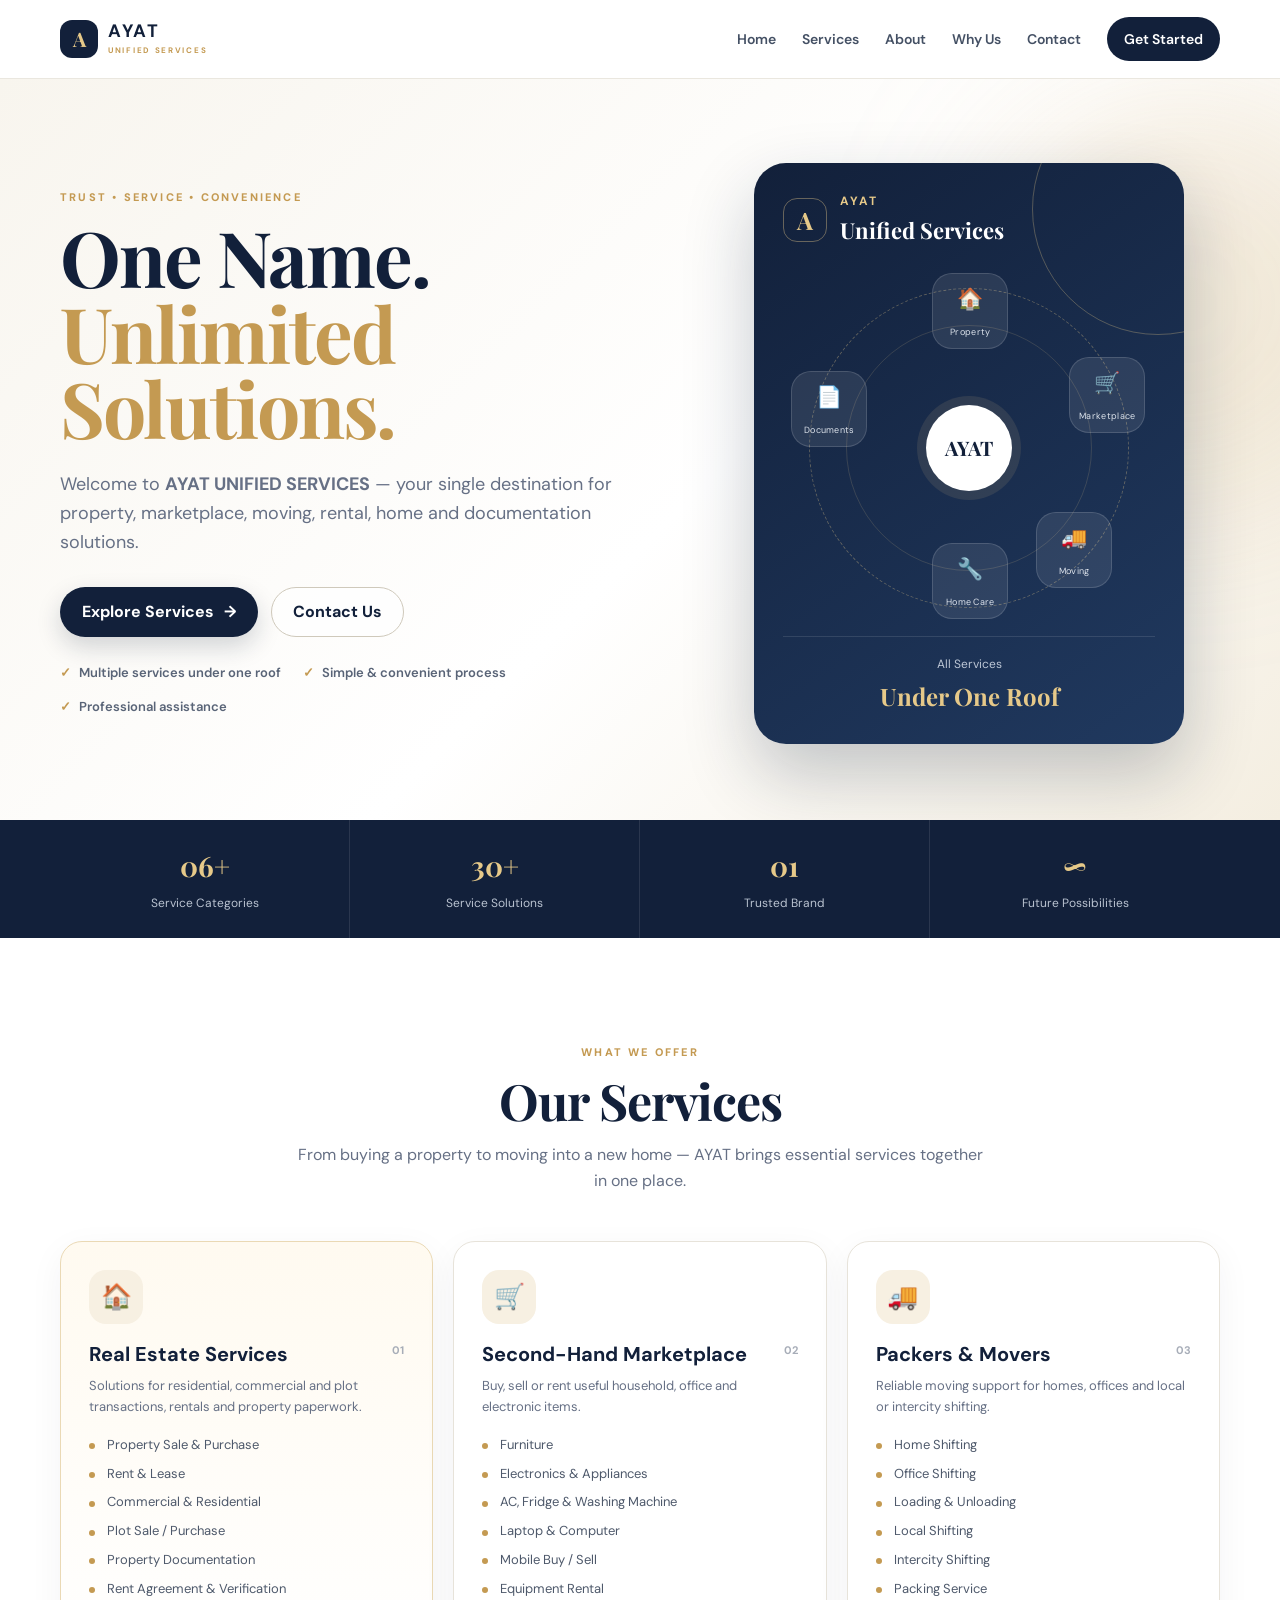
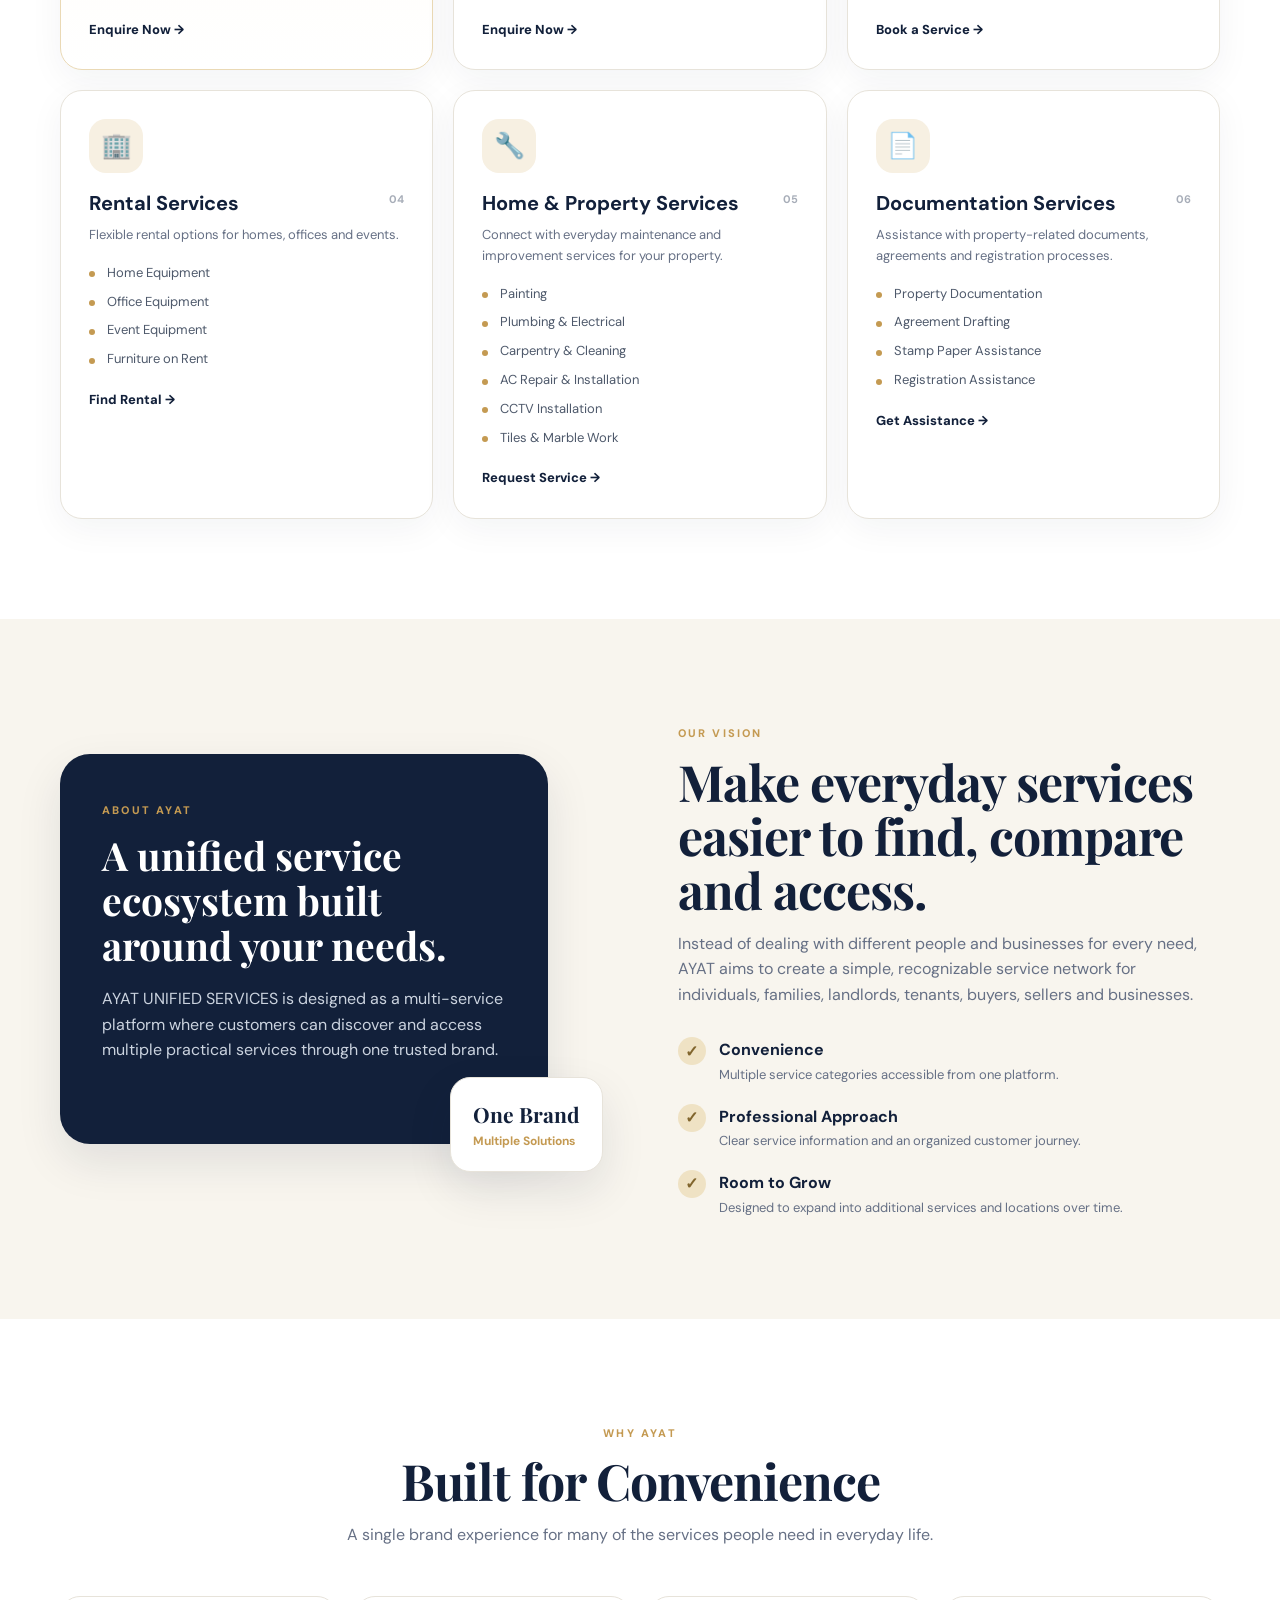
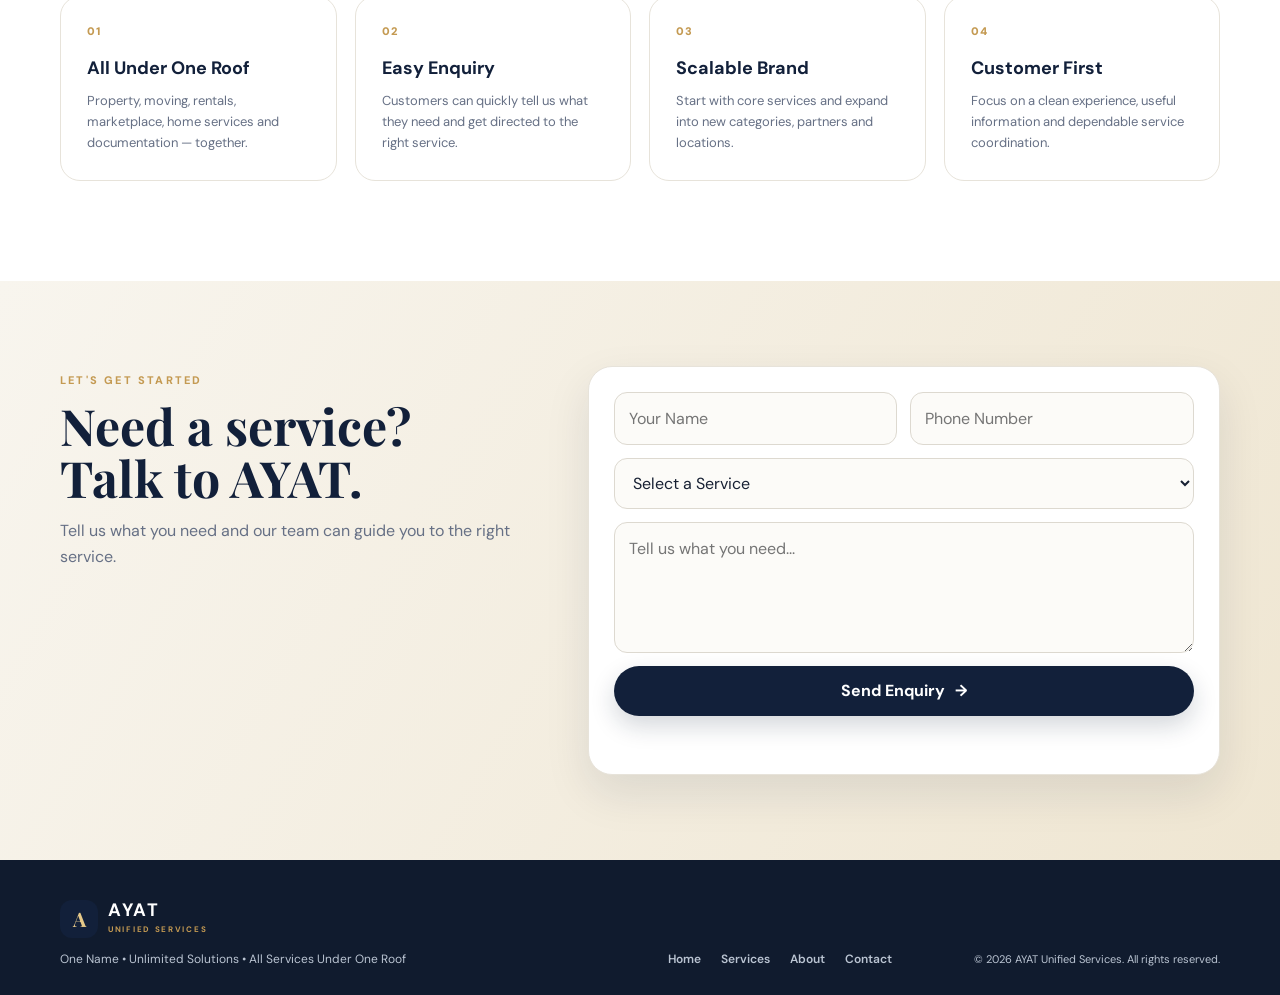
==== index.html @ 9957a3fa "first commit" ====
<!DOCTYPE html>
<html lang="en">
<head>
  <meta charset="UTF-8" />
  <meta name="viewport" content="width=device-width, initial-scale=1.0" />
  <meta name="description" content="AYAT Unified Services - One Name, Unlimited Solutions. Real Estate, Marketplace, Packers & Movers, Rental, Home and Documentation Services." />
  <title>AYAT Unified Services | One Name • Unlimited Solutions</title>
  <link rel="preconnect" href="https://fonts.googleapis.com">
  <link rel="preconnect" href="https://fonts.gstatic.com" crossorigin>
  <link href="https://fonts.googleapis.com/css2?family=DM+Sans:wght@400;500;600;700&family=Playfair+Display:wght@600;700&display=swap" rel="stylesheet">
  <link rel="stylesheet" href="style.css" />
</head>
<body>
  <header class="site-header" id="home">
    <div class="container nav-wrap">
      <a class="logo" href="#home" aria-label="AYAT Unified Services home">
        <span class="logo-mark">A</span>
        <span>
          <strong>AYAT</strong>
          <small>UNIFIED SERVICES</small>
        </span>
      </a>

      <button class="menu-toggle" id="menuToggle" aria-label="Open menu" aria-expanded="false">
        <span></span><span></span><span></span>
      </button>

      <nav class="nav" id="mainNav">
        <a href="#home">Home</a>
        <a href="#services">Services</a>
        <a href="#about">About</a>
        <a href="#why-us">Why Us</a>
        <a href="#contact">Contact</a>
        <a class="nav-cta" href="#contact">Get Started</a>
      </nav>
    </div>
  </header>

  <main>
    <section class="hero">
      <div class="hero-glow"></div>
      <div class="container hero-grid">
        <div class="hero-copy">
          <div class="eyebrow">TRUST • SERVICE • CONVENIENCE</div>
          <h1>One Name.<br><span>Unlimited Solutions.</span></h1>
          <p class="hero-text">
            Welcome to <strong>AYAT UNIFIED SERVICES</strong> — your single destination
            for property, marketplace, moving, rental, home and documentation solutions.
          </p>
          <div class="hero-actions">
            <a class="btn btn-primary" href="#services">Explore Services <span>→</span></a>
            <a class="btn btn-secondary" href="#contact">Contact Us</a>
          </div>

          <div class="hero-points">
            <div><span>✓</span> Multiple services under one roof</div>
            <div><span>✓</span> Simple & convenient process</div>
            <div><span>✓</span> Professional assistance</div>
          </div>
        </div>

        <div class="hero-card-wrap">
          <div class="hero-card">
            <div class="card-top">
              <div class="mini-icon">A</div>
              <div>
                <span>AYAT</span>
                <strong>Unified Services</strong>
              </div>
            </div>

            <div class="service-orbit">
              <div class="orbit-item item-1">🏠<span>Property</span></div>
              <div class="orbit-item item-2">🛒<span>Marketplace</span></div>
              <div class="orbit-item item-3">🚚<span>Moving</span></div>
              <div class="orbit-item item-4">🔧<span>Home Care</span></div>
              <div class="orbit-item item-5">📄<span>Documents</span></div>

              <div class="orbit-center">AYAT</div>
            </div>

            <div class="card-bottom">
              <span>All Services</span>
              <strong>Under One Roof</strong>
            </div>
          </div>
        </div>
      </div>
    </section>

    <section class="stats-strip">
      <div class="container stats">
        <div><strong>06+</strong><span>Service Categories</span></div>
        <div><strong>30+</strong><span>Service Solutions</span></div>
        <div><strong>01</strong><span>Trusted Brand</span></div>
        <div><strong>∞</strong><span>Future Possibilities</span></div>
      </div>
    </section>

    <section class="section services-section" id="services">
      <div class="container">
        <div class="section-heading center">
          <span class="eyebrow">WHAT WE OFFER</span>
          <h2>Our Services</h2>
          <p>From buying a property to moving into a new home — AYAT brings essential services together in one place.</p>
        </div>

        <div class="services-grid">
          <article class="service-card featured">
            <div class="service-icon">🏠</div>
            <div class="service-title-row">
              <h3>Real Estate Services</h3>
              <span>01</span>
            </div>
            <p>Solutions for residential, commercial and plot transactions, rentals and property paperwork.</p>
            <ul>
              <li>Property Sale & Purchase</li>
              <li>Rent & Lease</li>
              <li>Commercial & Residential</li>
              <li>Plot Sale / Purchase</li>
              <li>Property Documentation</li>
              <li>Rent Agreement & Verification</li>
            </ul>
            <a href="#contact" class="text-link">Enquire Now →</a>
          </article>

          <article class="service-card">
            <div class="service-icon">🛒</div>
            <div class="service-title-row">
              <h3>Second-Hand Marketplace</h3>
              <span>02</span>
            </div>
            <p>Buy, sell or rent useful household, office and electronic items.</p>
            <ul>
              <li>Furniture</li>
              <li>Electronics & Appliances</li>
              <li>AC, Fridge & Washing Machine</li>
              <li>Laptop & Computer</li>
              <li>Mobile Buy / Sell</li>
              <li>Equipment Rental</li>
            </ul>
            <a href="#contact" class="text-link">Enquire Now →</a>
          </article>

          <article class="service-card">
            <div class="service-icon">🚚</div>
            <div class="service-title-row">
              <h3>Packers & Movers</h3>
              <span>03</span>
            </div>
            <p>Reliable moving support for homes, offices and local or intercity shifting.</p>
            <ul>
              <li>Home Shifting</li>
              <li>Office Shifting</li>
              <li>Loading & Unloading</li>
              <li>Local Shifting</li>
              <li>Intercity Shifting</li>
              <li>Packing Service</li>
            </ul>
            <a href="#contact" class="text-link">Book a Service →</a>
          </article>

          <article class="service-card">
            <div class="service-icon">🏢</div>
            <div class="service-title-row">
              <h3>Rental Services</h3>
              <span>04</span>
            </div>
            <p>Flexible rental options for homes, offices and events.</p>
            <ul>
              <li>Home Equipment</li>
              <li>Office Equipment</li>
              <li>Event Equipment</li>
              <li>Furniture on Rent</li>
            </ul>
            <a href="#contact" class="text-link">Find Rental →</a>
          </article>

          <article class="service-card">
            <div class="service-icon">🔧</div>
            <div class="service-title-row">
              <h3>Home & Property Services</h3>
              <span>05</span>
            </div>
            <p>Connect with everyday maintenance and improvement services for your property.</p>
            <ul>
              <li>Painting</li>
              <li>Plumbing & Electrical</li>
              <li>Carpentry & Cleaning</li>
              <li>AC Repair & Installation</li>
              <li>CCTV Installation</li>
              <li>Tiles & Marble Work</li>
            </ul>
            <a href="#contact" class="text-link">Request Service →</a>
          </article>

          <article class="service-card">
            <div class="service-icon">📄</div>
            <div class="service-title-row">
              <h3>Documentation Services</h3>
              <span>06</span>
            </div>
            <p>Assistance with property-related documents, agreements and registration processes.</p>
            <ul>
              <li>Property Documentation</li>
              <li>Agreement Drafting</li>
              <li>Stamp Paper Assistance</li>
              <li>Registration Assistance</li>
            </ul>
            <a href="#contact" class="text-link">Get Assistance →</a>
          </article>
        </div>
      </div>
    </section>

    <section class="section about-section" id="about">
      <div class="container two-col">
        <div class="about-visual">
          <div class="about-box main-box">
            <span class="eyebrow">ABOUT AYAT</span>
            <h2>A unified service ecosystem built around your needs.</h2>
            <p>
              AYAT UNIFIED SERVICES is designed as a multi-service platform where customers
              can discover and access multiple practical services through one trusted brand.
            </p>
          </div>
          <div class="about-box small-box">
            <strong>One Brand</strong>
            <span>Multiple Solutions</span>
          </div>
        </div>

        <div class="about-copy">
          <span class="eyebrow">OUR VISION</span>
          <h2>Make everyday services easier to find, compare and access.</h2>
          <p>
            Instead of dealing with different people and businesses for every need,
            AYAT aims to create a simple, recognizable service network for individuals,
            families, landlords, tenants, buyers, sellers and businesses.
          </p>

          <div class="check-list">
            <div><span>✓</span><div><strong>Convenience</strong><p>Multiple service categories accessible from one platform.</p></div></div>
            <div><span>✓</span><div><strong>Professional Approach</strong><p>Clear service information and an organized customer journey.</p></div></div>
            <div><span>✓</span><div><strong>Room to Grow</strong><p>Designed to expand into additional services and locations over time.</p></div></div>
          </div>
        </div>
      </div>
    </section>

    <section class="section why-section" id="why-us">
      <div class="container">
        <div class="section-heading center">
          <span class="eyebrow">WHY AYAT</span>
          <h2>Built for Convenience</h2>
          <p>A single brand experience for many of the services people need in everyday life.</p>
        </div>

        <div class="why-grid">
          <div class="why-card"><div>01</div><h3>All Under One Roof</h3><p>Property, moving, rentals, marketplace, home services and documentation — together.</p></div>
          <div class="why-card"><div>02</div><h3>Easy Enquiry</h3><p>Customers can quickly tell us what they need and get directed to the right service.</p></div>
          <div class="why-card"><div>03</div><h3>Scalable Brand</h3><p>Start with core services and expand into new categories, partners and locations.</p></div>
          <div class="why-card"><div>04</div><h3>Customer First</h3><p>Focus on a clean experience, useful information and dependable service coordination.</p></div>
        </div>
      </div>
    </section>

    <section class="cta-section" id="contact">
      <div class="container cta-inner">
        <div>
          <span class="eyebrow">LET'S GET STARTED</span>
          <h2>Need a service?<br>Talk to AYAT.</h2>
          <p>Tell us what you need and our team can guide you to the right service.</p>
        </div>
        <form class="contact-form" id="contactForm">
          <input type="text" id="name" placeholder="Your Name" aria-label="Your Name" required />
          <input type="tel" id="phone" placeholder="Phone Number" aria-label="Phone Number" required />
          <select id="service" aria-label="Select Service" required>
            <option value="">Select a Service</option>
            <option>Real Estate</option>
            <option>Second-Hand Marketplace</option>
            <option>Packers & Movers</option>
            <option>Rental Services</option>
            <option>Home & Property Services</option>
            <option>Documentation Services</option>
          </select>
          <textarea id="message" rows="4" placeholder="Tell us what you need..."></textarea>
          <button class="btn btn-primary" type="submit">Send Enquiry <span>→</span></button>
          <p class="form-note" id="formNote"></p>
        </form>
      </div>
    </section>
  </main>

  <footer class="footer">
    <div class="container footer-grid">
      <div>
        <div class="logo footer-logo">
          <span class="logo-mark">A</span>
          <span><strong>AYAT</strong><small>UNIFIED SERVICES</small></span>
        </div>
        <p>One Name • Unlimited Solutions • All Services Under One Roof</p>
      </div>
      <div class="footer-links">
        <a href="#home">Home</a>
        <a href="#services">Services</a>
        <a href="#about">About</a>
        <a href="#contact">Contact</a>
      </div>
      <div class="footer-copy">© <span id="year"></span> AYAT Unified Services. All rights reserved.</div>
    </div>
  </footer>

  <script src="script.js"></script>
</body>
</html>
---- style.css ----
:root {
  --navy: #12203a;
  --navy-2: #182a49;
  --gold: #c49a52;
  --gold-light: #e6c989;
  --cream: #f8f5ee;
  --white: #ffffff;
  --ink: #172033;
  --muted: #667085;
  --line: #e7e3da;
  --shadow: 0 18px 45px rgba(18, 32, 58, .10);
  --radius: 22px;
}

* { box-sizing: border-box; margin: 0; padding: 0; }
html { scroll-behavior: smooth; }
body {
  font-family: "DM Sans", sans-serif;
  color: var(--ink);
  background: var(--white);
  line-height: 1.6;
}
a { color: inherit; text-decoration: none; }
button, input, textarea, select { font: inherit; }

.container { width: min(1160px, calc(100% - 40px)); margin: 0 auto; }

.site-header {
  position: sticky;
  top: 0;
  z-index: 1000;
  background: rgba(255,255,255,.94);
  backdrop-filter: blur(14px);
  border-bottom: 1px solid rgba(231,227,218,.85);
}
.nav-wrap { min-height: 78px; display: flex; align-items: center; justify-content: space-between; gap: 28px; }

.logo { display: inline-flex; align-items: center; gap: 10px; }
.logo-mark {
  width: 38px; height: 38px; border-radius: 12px;
  display: grid; place-items: center;
  background: var(--navy); color: var(--gold-light);
  font-family: "Playfair Display", serif; font-weight: 700; font-size: 20px;
}
.logo strong { display: block; color: var(--navy); letter-spacing: 1.6px; font-size: 18px; line-height: 1; }
.logo small { display: block; font-size: 8px; font-weight: 700; letter-spacing: 1.7px; color: var(--gold); margin-top: 4px; }

.nav { display: flex; align-items: center; gap: 26px; font-size: 14px; font-weight: 600; }
.nav a:not(.nav-cta) { color: #445064; }
.nav a:not(.nav-cta):hover { color: var(--navy); }
.nav-cta { background: var(--navy); color: white; padding: 11px 17px; border-radius: 999px; }
.nav-cta:hover { background: var(--navy-2); }

.menu-toggle { display: none; border: 0; background: transparent; width: 42px; height: 42px; cursor: pointer; }
.menu-toggle span { display: block; width: 24px; height: 2px; margin: 5px auto; background: var(--navy); }

.hero {
  position: relative; overflow: hidden;
  background: linear-gradient(135deg, #f8f5ee 0%, #fff 55%, #f4eee1 100%);
  padding: 84px 0 76px;
}
.hero-glow { position: absolute; width: 430px; height: 430px; right: -120px; top: 10px; background: rgba(196,154,82,.17); filter: blur(80px); border-radius: 50%; }
.hero-grid { display: grid; grid-template-columns: 1.08fr .92fr; gap: 70px; align-items: center; position: relative; z-index: 1; }
.eyebrow { color: var(--gold); letter-spacing: 2.2px; font-size: 11px; font-weight: 800; text-transform: uppercase; }
.hero h1 { margin-top: 13px; color: var(--navy); font-family: "Playfair Display", serif; font-size: clamp(48px, 6vw, 78px); line-height: .98; letter-spacing: -2px; }
.hero h1 span { color: var(--gold); }
.hero-text { max-width: 650px; color: var(--muted); font-size: 18px; margin-top: 25px; }
.hero-actions { display: flex; gap: 13px; margin-top: 30px; flex-wrap: wrap; }
.btn { display: inline-flex; align-items: center; justify-content: center; gap: 10px; min-height: 50px; border-radius: 999px; padding: 0 21px; font-weight: 700; border: 1px solid transparent; cursor: pointer; transition: .22s ease; }
.btn-primary { background: var(--navy); color: #fff; box-shadow: 0 10px 25px rgba(18,32,58,.18); }
.btn-primary:hover { transform: translateY(-2px); background: #1c3156; }
.btn-secondary { border-color: #cfc9bb; color: var(--navy); background: rgba(255,255,255,.7); }
.btn-secondary:hover { transform: translateY(-2px); background: #fff; }
.hero-points { display: flex; flex-wrap: wrap; gap: 14px 22px; margin-top: 26px; color: #596477; font-size: 13px; font-weight: 600; }
.hero-points span { color: var(--gold); margin-right: 5px; }

.hero-card-wrap { display: flex; justify-content: center; }
.hero-card {
  width: min(430px, 100%); min-height: 510px; border-radius: 32px;
  padding: 29px; position: relative; overflow: hidden;
  color: white; background: linear-gradient(145deg, #12203a, #20395f);
  box-shadow: 0 30px 70px rgba(18,32,58,.24);
}
.hero-card::after {
  content: ""; position: absolute; width: 250px; height: 250px; right: -100px; top: -80px;
  border: 1px solid rgba(230,201,137,.3); border-radius: 50%;
}
.card-top { display: flex; align-items: center; gap: 13px; }
.mini-icon { width: 44px; height: 44px; border: 1px solid rgba(230,201,137,.4); border-radius: 14px; display:grid;place-items:center;color:var(--gold-light);font-family:"Playfair Display",serif;font-size:24px;font-weight:700; }
.card-top span { display:block; font-size:12px; letter-spacing:2px;color:var(--gold-light);font-weight:700; }
.card-top strong { display:block; margin-top:2px; font-family:"Playfair Display",serif;font-size:22px; }
.service-orbit { width: 320px; height: 320px; margin: 40px auto 28px; position: relative; border: 1px dashed rgba(230,201,137,.35); border-radius: 50%; }
.service-orbit::before { content:""; position:absolute; inset:36px; border:1px solid rgba(230,201,137,.16); border-radius:50%; }
.orbit-center { position:absolute; left:50%; top:50%; transform:translate(-50%,-50%); width:86px;height:86px;border-radius:50%;display:grid;place-items:center;background:#fff;color:var(--navy);font-family:"Playfair Display",serif;font-size:20px;font-weight:700;box-shadow:0 0 0 9px rgba(230,201,137,.11); }
.orbit-item { position:absolute; width:76px; height:76px; border-radius:20px; background:rgba(255,255,255,.09); border:1px solid rgba(255,255,255,.14); display:grid; place-items:center; text-align:center; font-size:21px; }
.orbit-item span { display:block; margin-top:-8px; font-size:9px; color:#dce2eb; letter-spacing:.3px; }
.item-1{top:-16px;left:122px}.item-2{top:68px;right:-17px}.item-3{bottom:19px;right:16px}.item-4{bottom:-12px;left:122px}.item-5{top:82px;left:-19px}
.card-bottom { border-top:1px solid rgba(255,255,255,.11); padding-top:18px; text-align:center; }
.card-bottom span { display:block; font-size:12px; color:#bcc6d5; }
.card-bottom strong { display:block; margin-top:2px; font-family:"Playfair Display",serif; font-size:24px; color:var(--gold-light); }

.stats-strip { background: var(--navy); color:white; }
.stats { display:grid; grid-template-columns:repeat(4,1fr); }
.stats > div { padding: 24px 12px; text-align:center; border-right:1px solid rgba(255,255,255,.1); }
.stats > div:last-child { border-right:0; }
.stats strong { display:block; font-family:"Playfair Display",serif; font-size:28px; color:var(--gold-light); }
.stats span { font-size:12px; color:#b9c2d0; }

.section { padding: 100px 0; }
.section-heading { max-width: 700px; margin-bottom: 48px; }
.section-heading.center { margin-left:auto; margin-right:auto; text-align:center; }
.section-heading h2, .about-copy h2 { margin-top:10px; font-family:"Playfair Display",serif; color:var(--navy); font-size:clamp(36px,4vw,50px); line-height:1.08; letter-spacing:-1px; }
.section-heading p, .about-copy > p { margin-top:14px; color:var(--muted); }

.services-section { background:#fff; }
.services-grid { display:grid; grid-template-columns:repeat(3,1fr); gap:20px; }
.service-card { padding:28px; border:1px solid var(--line); border-radius:var(--radius); background:#fff; box-shadow:0 10px 35px rgba(18,32,58,.05); transition:.22s ease; }
.service-card:hover { transform:translateY(-5px); box-shadow:var(--shadow); }
.service-card.featured { background:linear-gradient(180deg,#fffaf0 0%,#fff 100%); border-color:#ead9b5; }
.service-icon { width:54px;height:54px;border-radius:17px;display:grid;place-items:center;background:#f7f0e2;font-size:25px; }
.service-title-row { display:flex; justify-content:space-between; align-items:flex-start; gap:12px; margin-top:18px; }
.service-title-row h3 { color:var(--navy); font-size:20px; line-height:1.2; }
.service-title-row span { font-size:11px;color:#a7adb8;font-weight:700; }
.service-card > p { margin-top:10px;color:var(--muted);font-size:13px; }
.service-card ul { list-style:none; margin-top:17px; display:grid; gap:8px; }
.service-card li { font-size:13px; color:#4e596b; padding-left:18px; position:relative; }
.service-card li::before { content:""; position:absolute; left:0;top:.65em;width:6px;height:6px;background:var(--gold);border-radius:50%; }
.text-link { display:inline-block; margin-top:20px; color:var(--navy); font-weight:800; font-size:13px; }

.about-section { background:var(--cream); }
.two-col { display:grid; grid-template-columns:1fr 1fr; gap:75px; align-items:center; }
.about-visual { min-height:430px; position:relative; }
.about-box.main-box { background:var(--navy); color:white; border-radius:30px; padding:42px; width:90%; min-height:390px; box-shadow:var(--shadow); }
.main-box h2 { margin-top:12px; font-family:"Playfair Display",serif; font-size:39px; line-height:1.15; }
.main-box p { margin-top:18px;color:#cbd3df; }
.about-box.small-box { position:absolute; right:0;bottom:12px;background:#fff;border:1px solid var(--line);border-radius:20px;padding:20px 22px;box-shadow:var(--shadow); }
.small-box strong,.small-box span{display:block}.small-box strong{font-family:"Playfair Display",serif;color:var(--navy);font-size:21px}.small-box span{font-size:12px;color:var(--gold);font-weight:700}
.check-list { margin-top:30px; display:grid; gap:18px; }
.check-list > div { display:flex; gap:13px; }
.check-list > div > span { width:28px;height:28px;border-radius:50%;display:grid;place-items:center;background:#efe2c4;color:#81652d;font-weight:900;flex:0 0 auto; }
.check-list strong { color:var(--navy); }
.check-list p { color:var(--muted);font-size:13px;margin-top:2px; }

.why-section { background:#fff; }
.why-grid { display:grid; grid-template-columns:repeat(4,1fr); gap:18px; }
.why-card { padding:26px;border:1px solid var(--line);border-radius:20px;background:#fff; }
.why-card > div { font-size:11px;color:var(--gold);font-weight:900;letter-spacing:1px; }
.why-card h3 { margin-top:14px;color:var(--navy);font-size:18px; }
.why-card p { margin-top:8px;color:var(--muted);font-size:13px; }

.cta-section { padding:85px 0; background:linear-gradient(120deg,#f8f5ee,#efe6d2); }
.cta-inner { display:grid;grid-template-columns:.85fr 1.15fr;gap:60px;align-items:start; }
.cta-inner h2 { margin-top:9px;font-family:"Playfair Display",serif;color:var(--navy);font-size:50px;line-height:1.04; }
.cta-inner > div > p { color:var(--muted);margin-top:14px;max-width:480px; }
.contact-form { background:#fff;border:1px solid var(--line);border-radius:24px;padding:25px;display:grid;grid-template-columns:1fr 1fr;gap:13px;box-shadow:var(--shadow); }
.contact-form input,.contact-form select,.contact-form textarea { width:100%;border:1px solid #ddd9d0;border-radius:13px;padding:13px 14px;outline:none;color:var(--ink);background:#fcfbf8; }
.contact-form input:focus,.contact-form select:focus,.contact-form textarea:focus { border-color:var(--gold);box-shadow:0 0 0 3px rgba(196,154,82,.12); }
.contact-form textarea,.contact-form select,.contact-form button,.form-note { grid-column:1/-1; }
.contact-form textarea { resize:vertical; min-height:105px; }
.form-note { min-height:20px;font-size:12px;color:#5d6a7d; }

.footer { background:#101b2e;color:#bac4d2;padding:40px 0 26px; }
.footer-grid { display:grid;grid-template-columns:1.6fr 1fr auto;gap:30px;align-items:end; }
.footer-logo strong { color:#fff; }
.footer p { margin-top:12px;font-size:12px;max-width:430px; }
.footer-links { display:flex;gap:20px;justify-content:center;font-size:12px;font-weight:600; }
.footer-links a:hover { color:#fff; }
.footer-copy { text-align:right;font-size:11px; }

@media (max-width: 980px) {
  .hero-grid,.two-col,.cta-inner { grid-template-columns:1fr; }
  .hero-grid { gap:45px; }
  .hero-card-wrap { justify-content:flex-start; }
  .services-grid { grid-template-columns:repeat(2,1fr); }
  .why-grid { grid-template-columns:repeat(2,1fr); }
  .footer-grid { grid-template-columns:1fr; align-items:start; }
  .footer-links { justify-content:flex-start; }
  .footer-copy { text-align:left; }
}

@media (max-width: 760px) {
  .container { width:min(100% - 28px, 1160px); }
  .nav { display:none;position:absolute;left:14px;right:14px;top:70px;padding:15px;background:#fff;border:1px solid var(--line);border-radius:18px;box-shadow:var(--shadow);flex-direction:column;align-items:stretch;gap:4px; }
  .nav.open { display:flex; }
  .nav a { padding:11px 12px; }
  .nav-cta { text-align:center; }
  .menu-toggle { display:block; }
  .hero { padding:58px 0 55px; }
  .hero h1 { font-size:49px; }
  .hero-text { font-size:16px; }
  .hero-card { min-height:450px; padding:23px; }
  .service-orbit { transform:scale(.88); transform-origin:top center; margin-bottom:-10px; }
  .stats { grid-template-columns:repeat(2,1fr); }
  .stats > div:nth-child(2) { border-right:0; }
  .stats > div:nth-child(-n+2) { border-bottom:1px solid rgba(255,255,255,.1); }
  .section { padding:76px 0; }
  .services-grid,.why-grid { grid-template-columns:1fr; }
  .main-box h2 { font-size:31px; }
  .about-box.main-box { width:100%; min-height:340px; padding:32px; }
  .about-box.small-box { right:12px;bottom:-16px; }
  .cta-inner h2 { font-size:42px; }
  .contact-form { grid-template-columns:1fr; }
  .contact-form input,.contact-form select,.contact-form textarea,.contact-form button,.form-note { grid-column:1; }
}
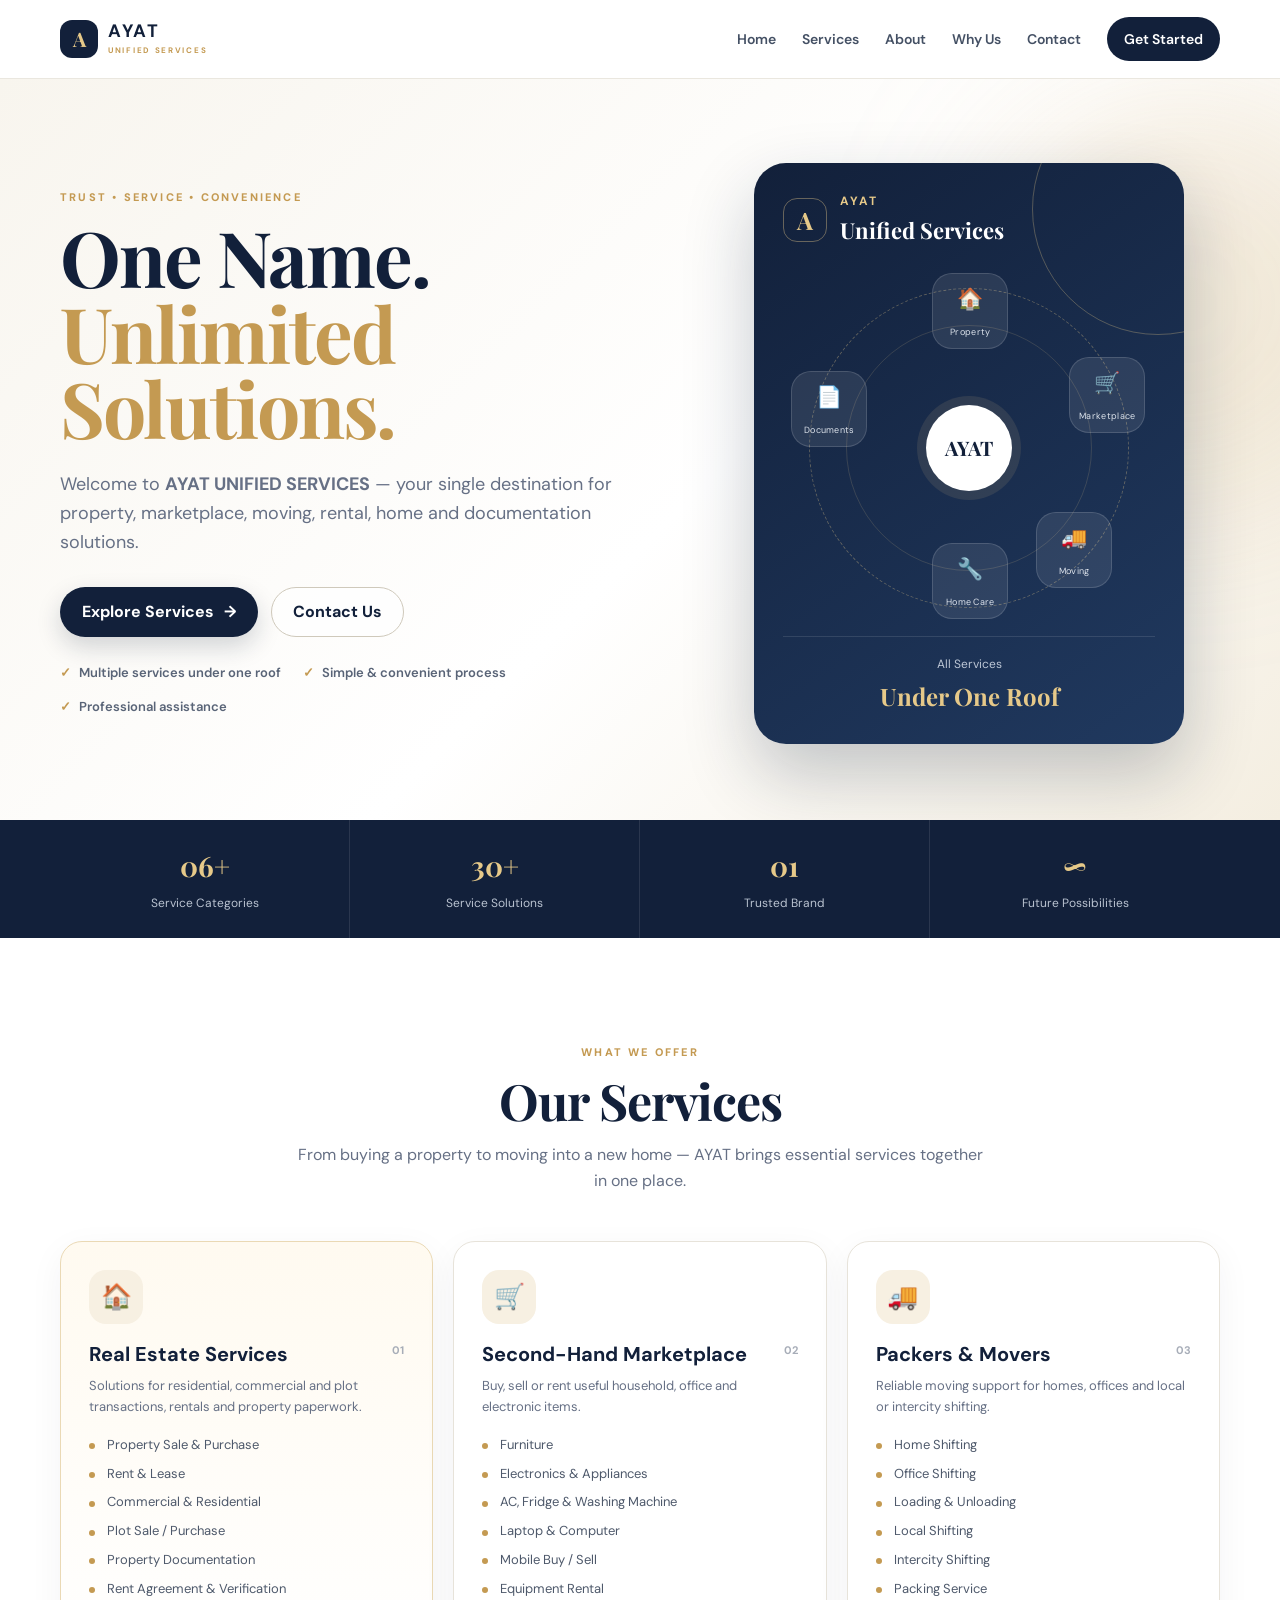
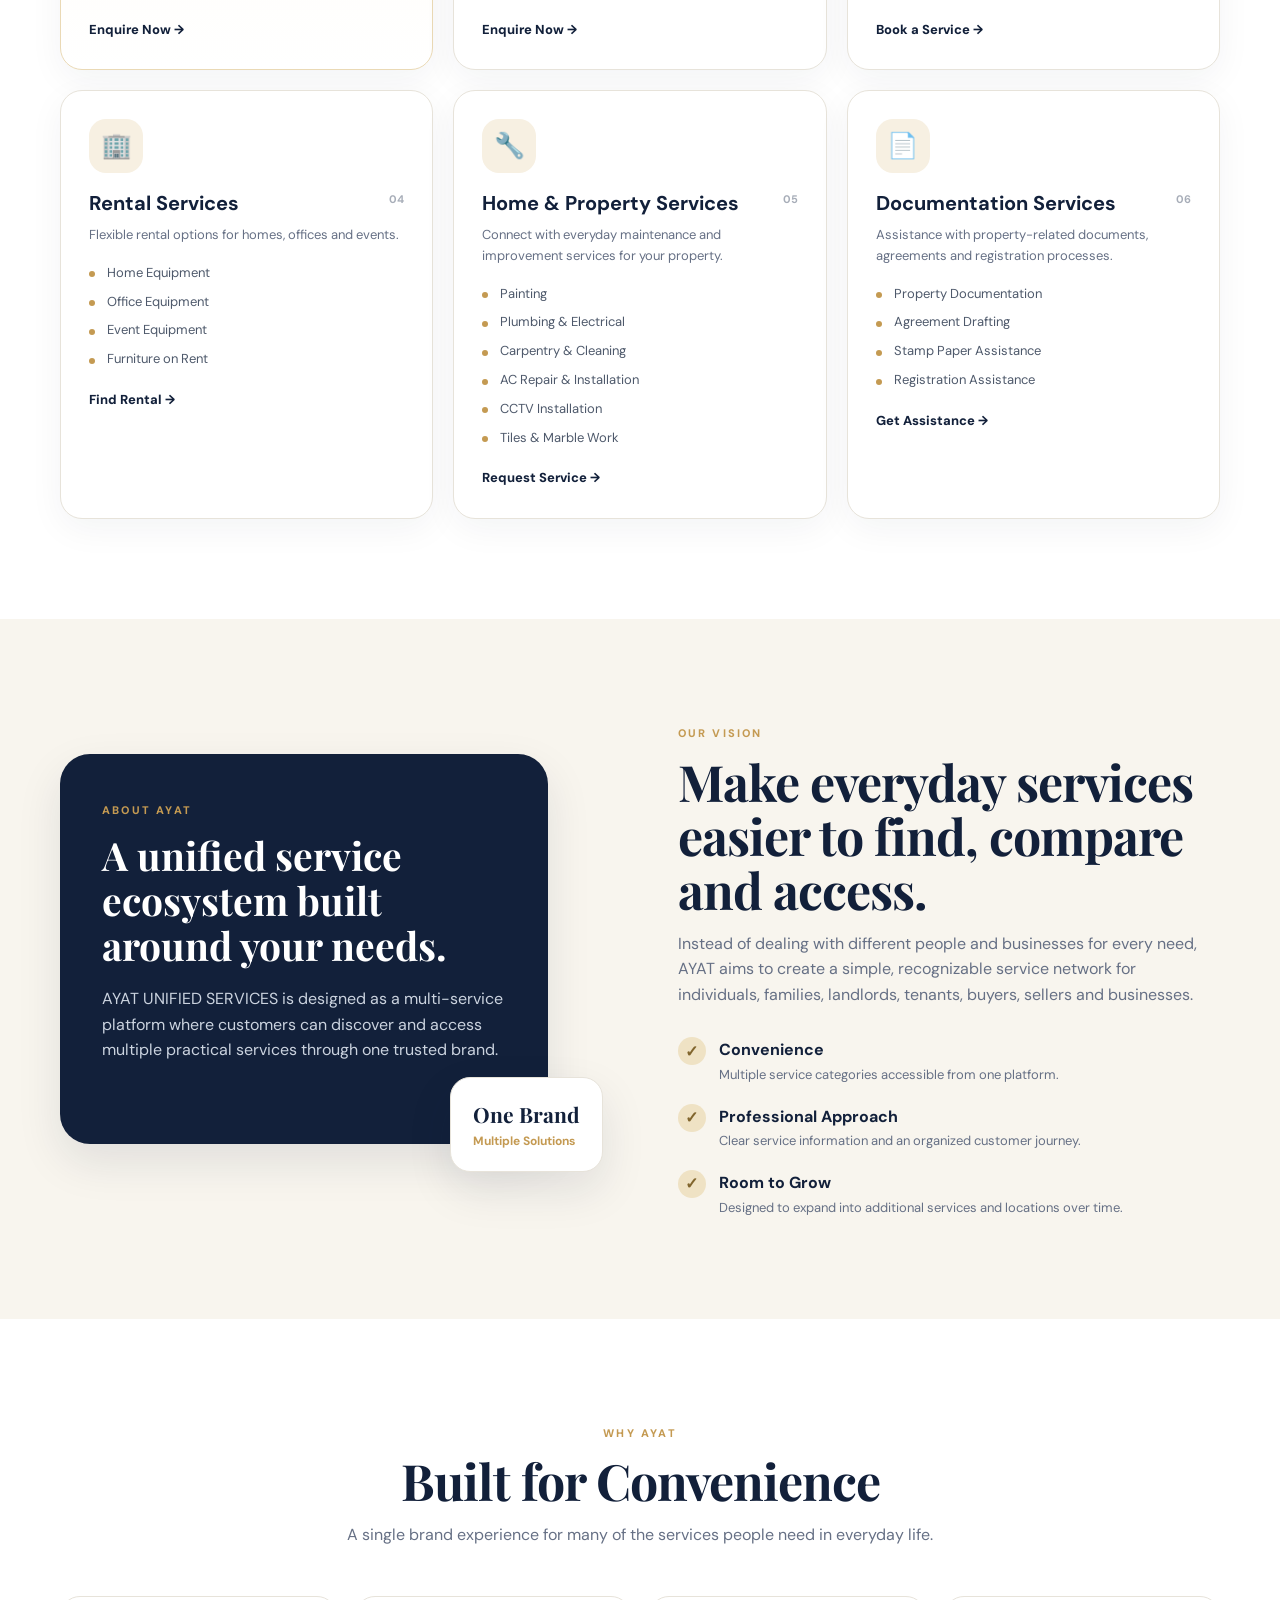
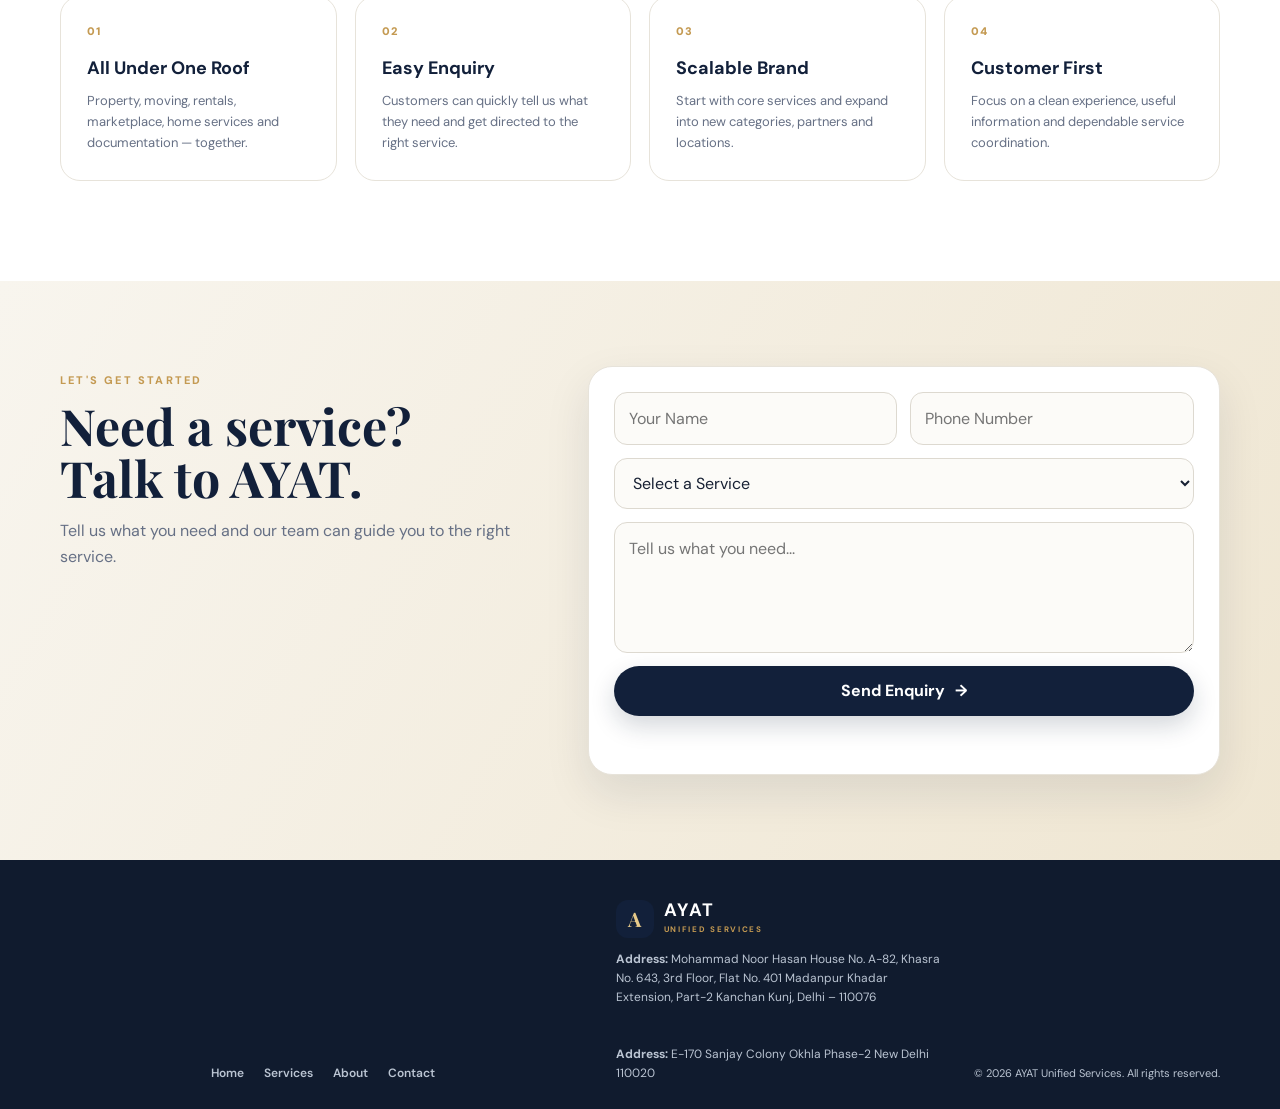
==== commit 8e2683fb: "address update" ====
--- a/index.html
+++ b/index.html
@@ -1,15 +1,20 @@
 <!DOCTYPE html>
 <html lang="en">
+
 <head>
   <meta charset="UTF-8" />
   <meta name="viewport" content="width=device-width, initial-scale=1.0" />
-  <meta name="description" content="AYAT Unified Services - One Name, Unlimited Solutions. Real Estate, Marketplace, Packers & Movers, Rental, Home and Documentation Services." />
+  <meta name="description"
+    content="AYAT Unified Services - One Name, Unlimited Solutions. Real Estate, Marketplace, Packers & Movers, Rental, Home and Documentation Services." />
   <title>AYAT Unified Services | One Name • Unlimited Solutions</title>
   <link rel="preconnect" href="https://fonts.googleapis.com">
   <link rel="preconnect" href="https://fonts.gstatic.com" crossorigin>
-  <link href="https://fonts.googleapis.com/css2?family=DM+Sans:wght@400;500;600;700&family=Playfair+Display:wght@600;700&display=swap" rel="stylesheet">
+  <link
+    href="https://fonts.googleapis.com/css2?family=DM+Sans:wght@400;500;600;700&family=Playfair+Display:wght@600;700&display=swap"
+    rel="stylesheet">
   <link rel="stylesheet" href="style.css" />
 </head>
+
 <body>
   <header class="site-header" id="home">
     <div class="container nav-wrap">
@@ -102,7 +107,8 @@
         <div class="section-heading center">
           <span class="eyebrow">WHAT WE OFFER</span>
           <h2>Our Services</h2>
-          <p>From buying a property to moving into a new home — AYAT brings essential services together in one place.</p>
+          <p>From buying a property to moving into a new home — AYAT brings essential services together in one place.
+          </p>
         </div>
 
         <div class="services-grid">
@@ -240,9 +246,21 @@
           </p>
 
           <div class="check-list">
-            <div><span>✓</span><div><strong>Convenience</strong><p>Multiple service categories accessible from one platform.</p></div></div>
-            <div><span>✓</span><div><strong>Professional Approach</strong><p>Clear service information and an organized customer journey.</p></div></div>
-            <div><span>✓</span><div><strong>Room to Grow</strong><p>Designed to expand into additional services and locations over time.</p></div></div>
+            <div><span>✓</span>
+              <div><strong>Convenience</strong>
+                <p>Multiple service categories accessible from one platform.</p>
+              </div>
+            </div>
+            <div><span>✓</span>
+              <div><strong>Professional Approach</strong>
+                <p>Clear service information and an organized customer journey.</p>
+              </div>
+            </div>
+            <div><span>✓</span>
+              <div><strong>Room to Grow</strong>
+                <p>Designed to expand into additional services and locations over time.</p>
+              </div>
+            </div>
           </div>
         </div>
       </div>
@@ -257,10 +275,26 @@
         </div>
 
         <div class="why-grid">
-          <div class="why-card"><div>01</div><h3>All Under One Roof</h3><p>Property, moving, rentals, marketplace, home services and documentation — together.</p></div>
-          <div class="why-card"><div>02</div><h3>Easy Enquiry</h3><p>Customers can quickly tell us what they need and get directed to the right service.</p></div>
-          <div class="why-card"><div>03</div><h3>Scalable Brand</h3><p>Start with core services and expand into new categories, partners and locations.</p></div>
-          <div class="why-card"><div>04</div><h3>Customer First</h3><p>Focus on a clean experience, useful information and dependable service coordination.</p></div>
+          <div class="why-card">
+            <div>01</div>
+            <h3>All Under One Roof</h3>
+            <p>Property, moving, rentals, marketplace, home services and documentation — together.</p>
+          </div>
+          <div class="why-card">
+            <div>02</div>
+            <h3>Easy Enquiry</h3>
+            <p>Customers can quickly tell us what they need and get directed to the right service.</p>
+          </div>
+          <div class="why-card">
+            <div>03</div>
+            <h3>Scalable Brand</h3>
+            <p>Start with core services and expand into new categories, partners and locations.</p>
+          </div>
+          <div class="why-card">
+            <div>04</div>
+            <h3>Customer First</h3>
+            <p>Focus on a clean experience, useful information and dependable service coordination.</p>
+          </div>
         </div>
       </div>
     </section>
@@ -294,23 +328,34 @@
 
   <footer class="footer">
     <div class="container footer-grid">
-      <div>
-        <div class="logo footer-logo">
-          <span class="logo-mark">A</span>
-          <span><strong>AYAT</strong><small>UNIFIED SERVICES</small></span>
-        </div>
-        <p>One Name • Unlimited Solutions • All Services Under One Roof</p>
-      </div>
+     
       <div class="footer-links">
         <a href="#home">Home</a>
         <a href="#services">Services</a>
         <a href="#about">About</a>
         <a href="#contact">Contact</a>
       </div>
-      <div class="footer-copy">© <span id="year"></span> AYAT Unified Services. All rights reserved.</div>
+       <div>
+        <div class="logo footer-logo">
+          <span class="logo-mark">A</span>
+          <span><strong>AYAT</strong><small>UNIFIED SERVICES</small></span>
+        </div>
+        <!-- <p>One Name • Unlimited Solutions • All Services Under One Roof</p> -->
+        
+        <p><b>Address: </b> Mohammad Noor Hasan
+          House No. A-82, Khasra No. 643, 3rd Floor, Flat No. 401
+          Madanpur Khadar Extension, Part-2
+          Kanchan Kunj, Delhi – 110076
+        </p> <br>
+        <p><b>Address: </b> E-170 Sanjay Colony Okhla Phase-2 New Delhi 110020</p>
+
+
+      </div>
+      <div class="footer-copy">© <span id="year"></span> AYAT Unified Services. All rights reserved. </div>
     </div>
   </footer>
 
   <script src="script.js"></script>
 </body>
-</html>
+
+</html>
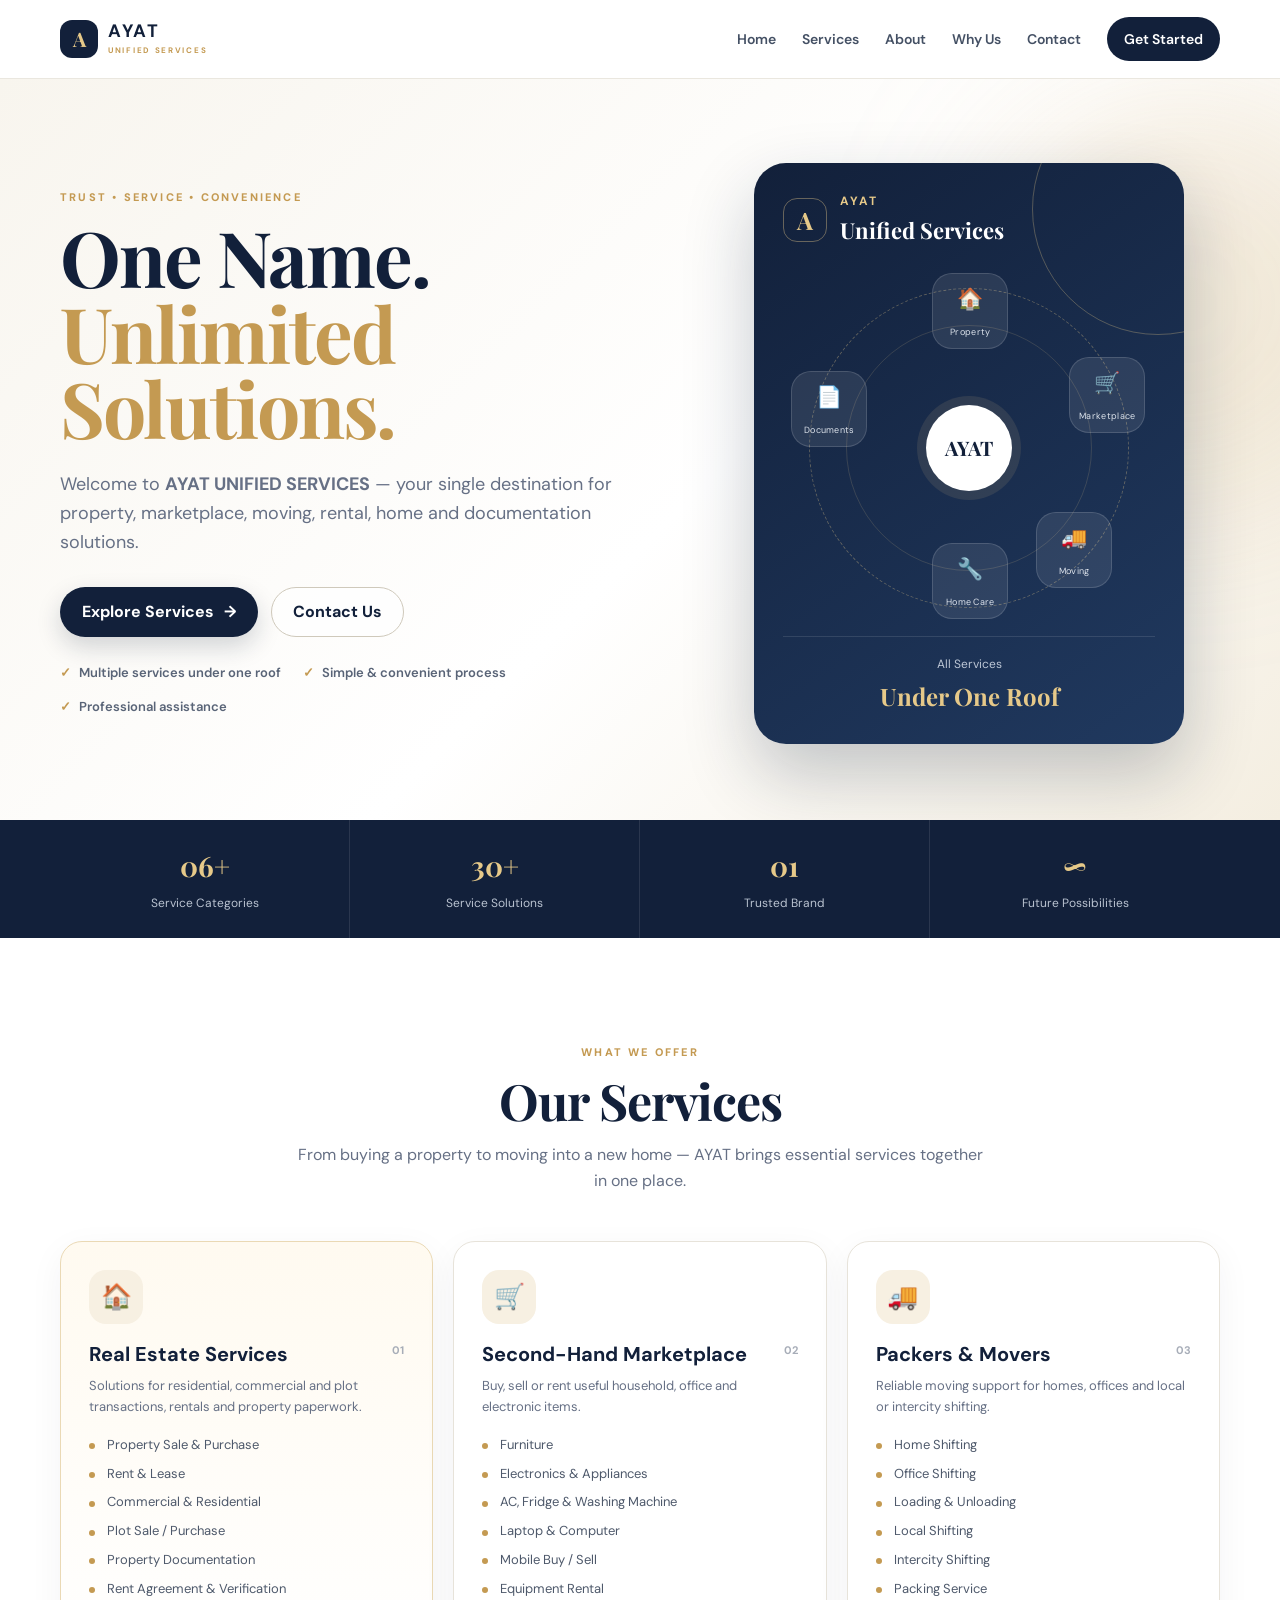
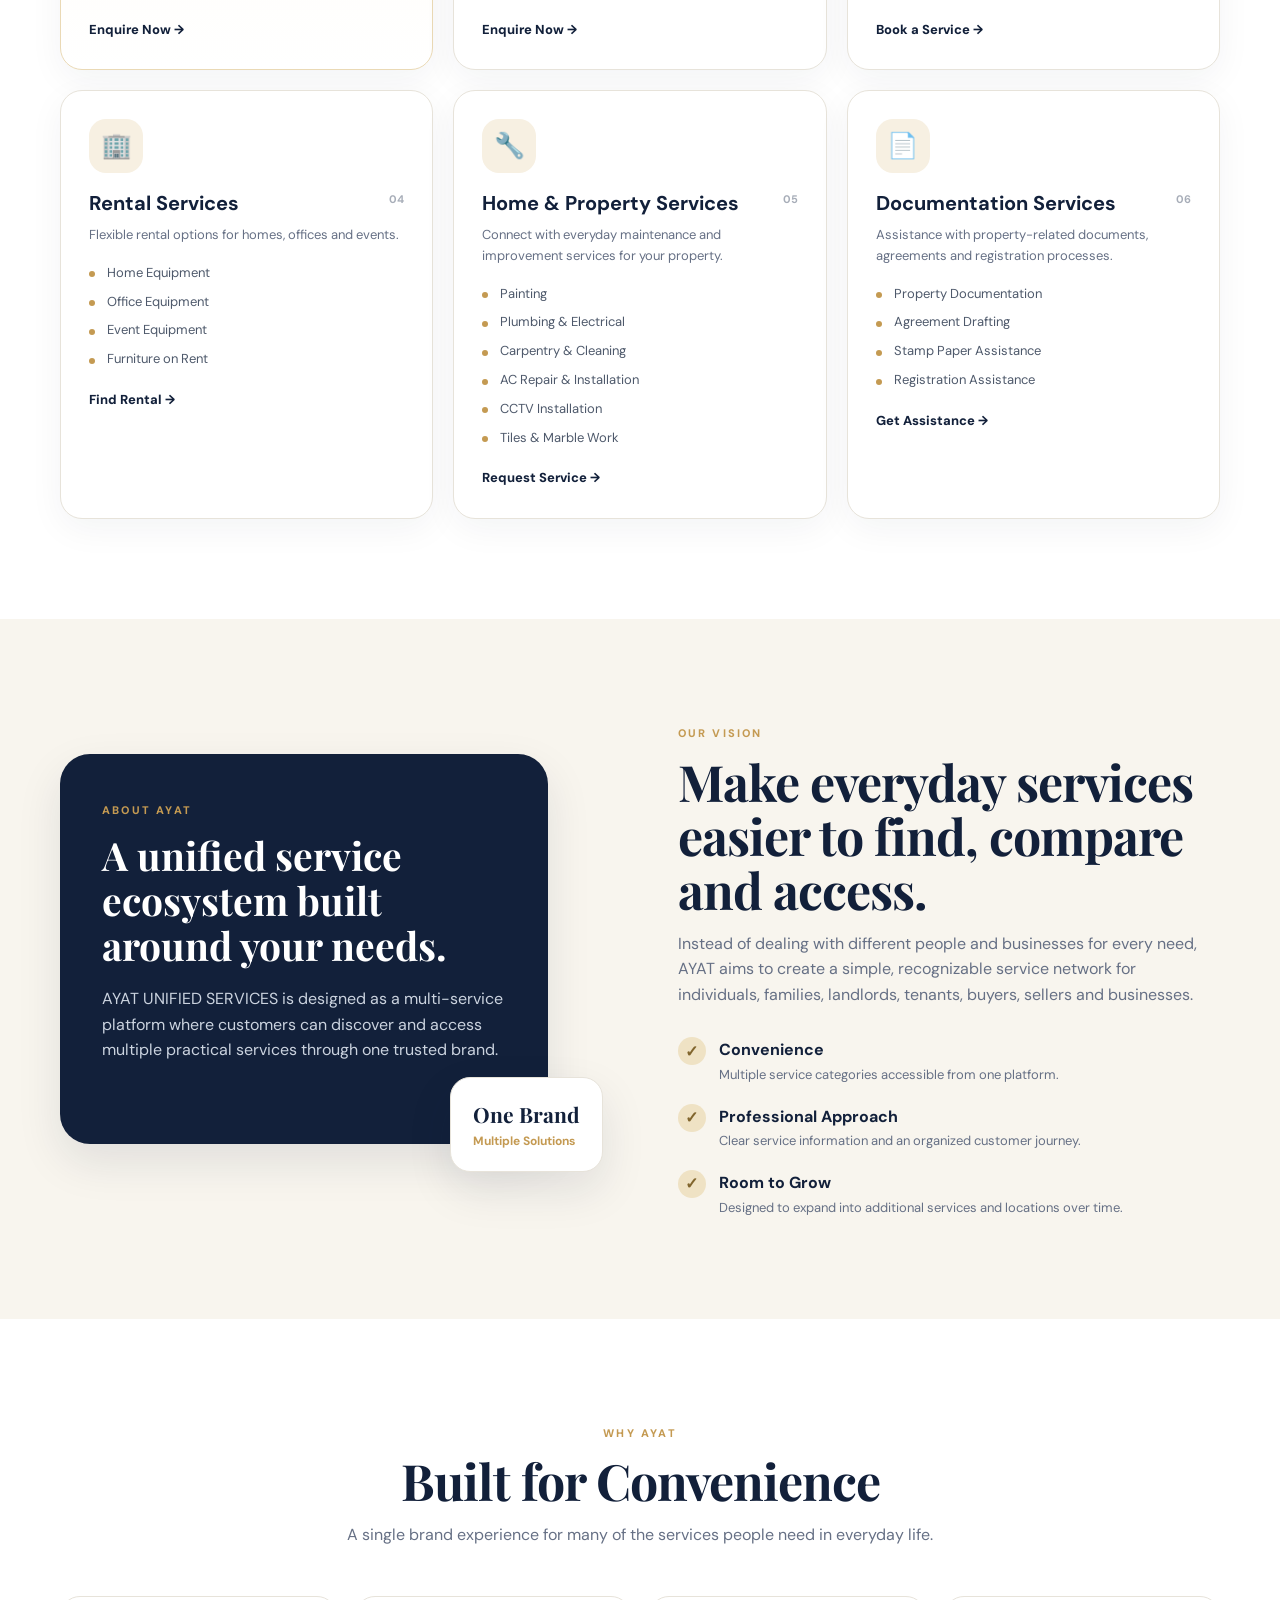
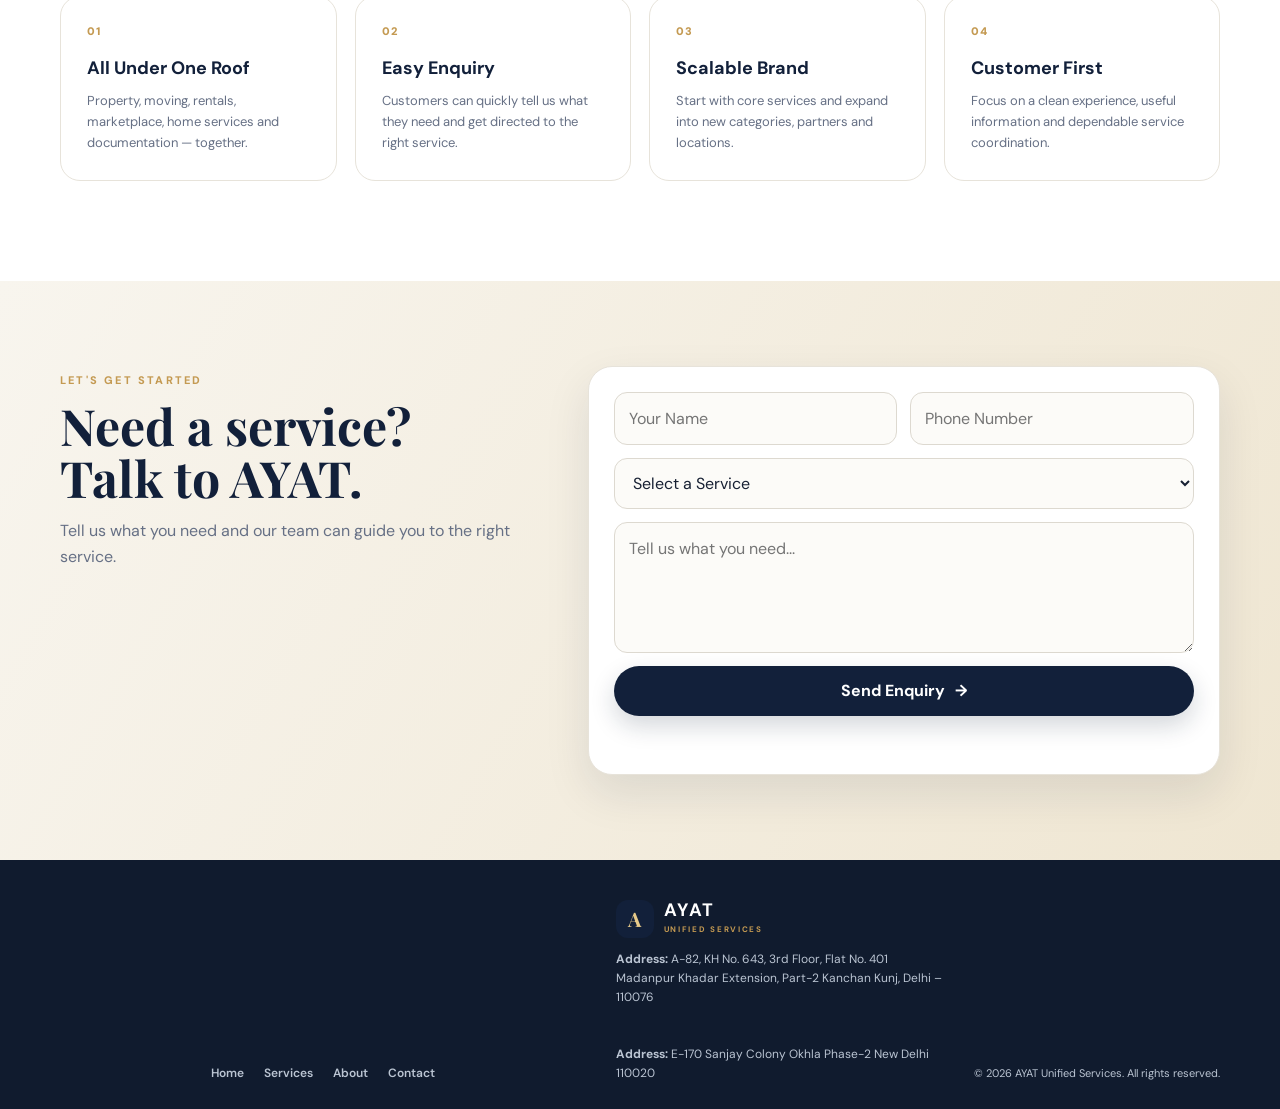
==== commit 814c8dc8: "address update" ====
--- a/index.html
+++ b/index.html
@@ -342,8 +342,8 @@
         </div>
         <!-- <p>One Name • Unlimited Solutions • All Services Under One Roof</p> -->
         
-        <p><b>Address: </b> Mohammad Noor Hasan
-          House No. A-82, Khasra No. 643, 3rd Floor, Flat No. 401
+        <p><b>Address: </b> 
+          A-82, KH No. 643, 3rd Floor, Flat No. 401
           Madanpur Khadar Extension, Part-2
           Kanchan Kunj, Delhi – 110076
         </p> <br>
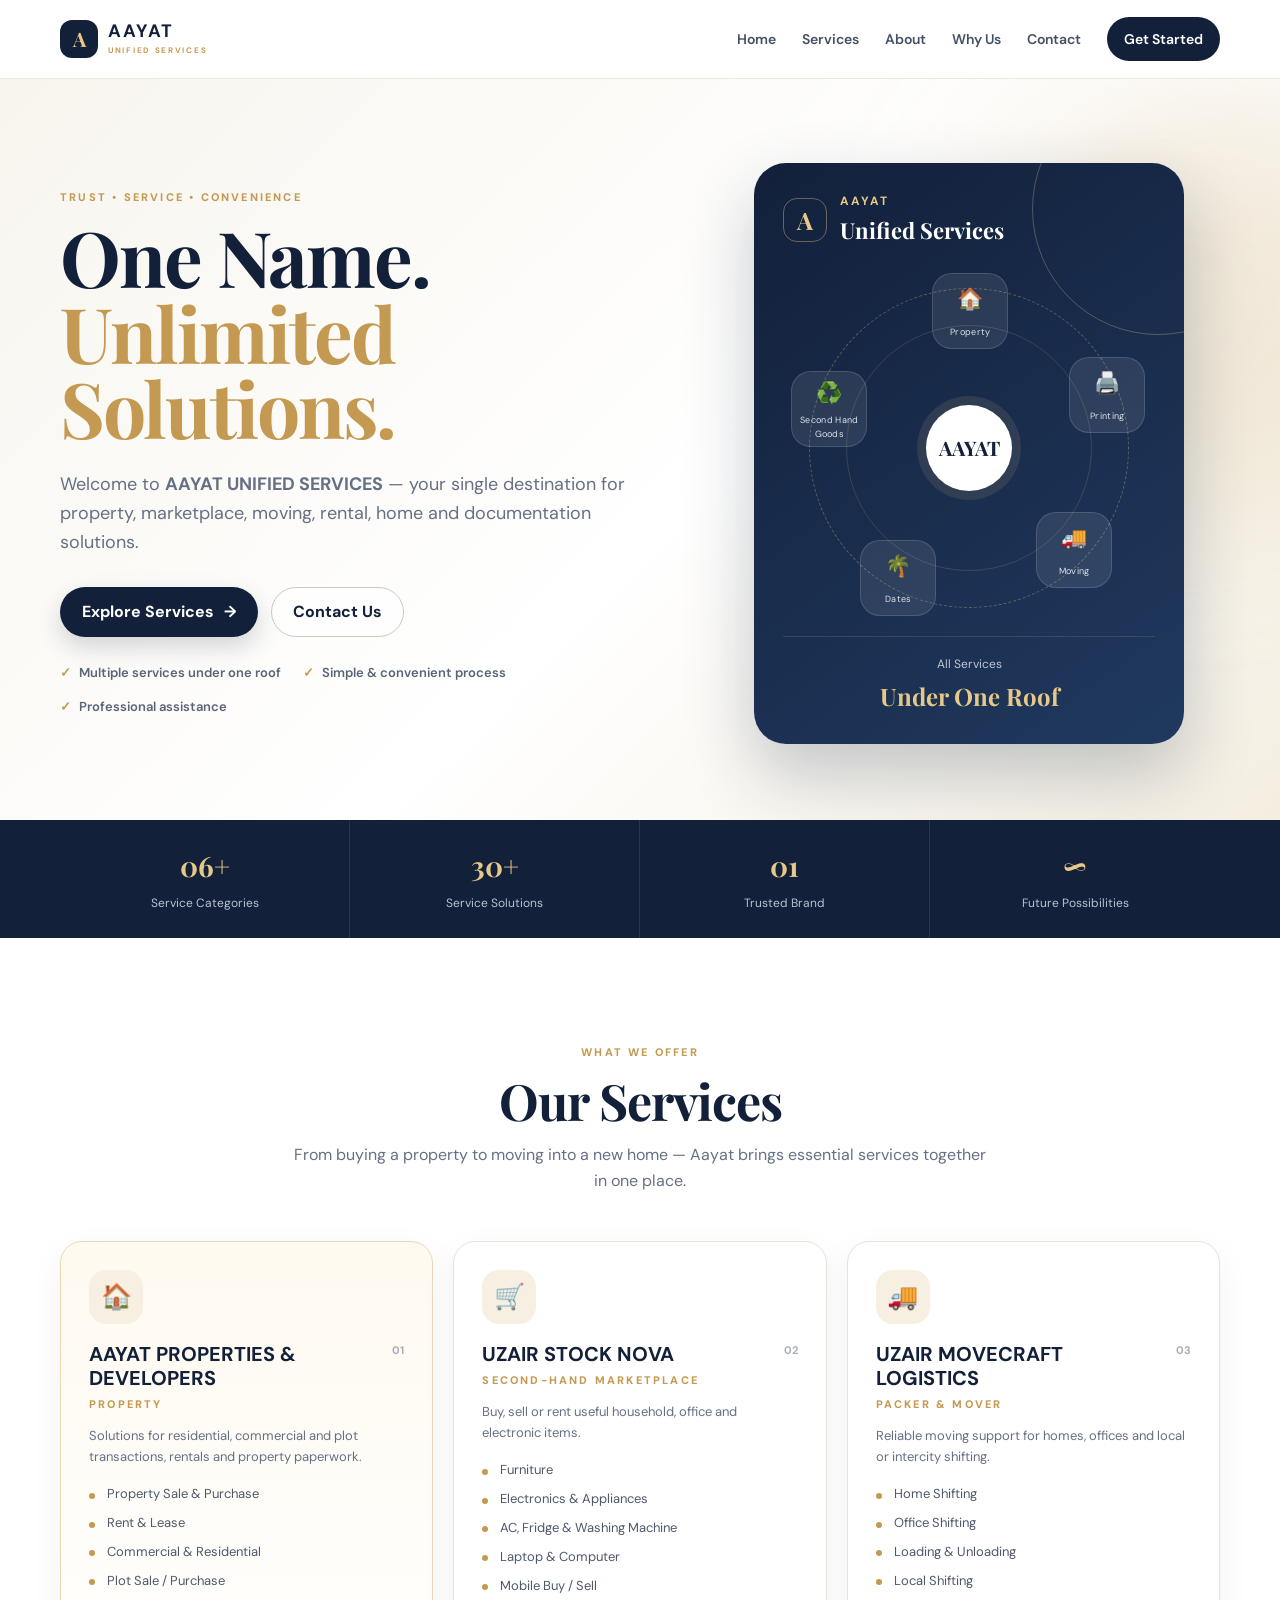
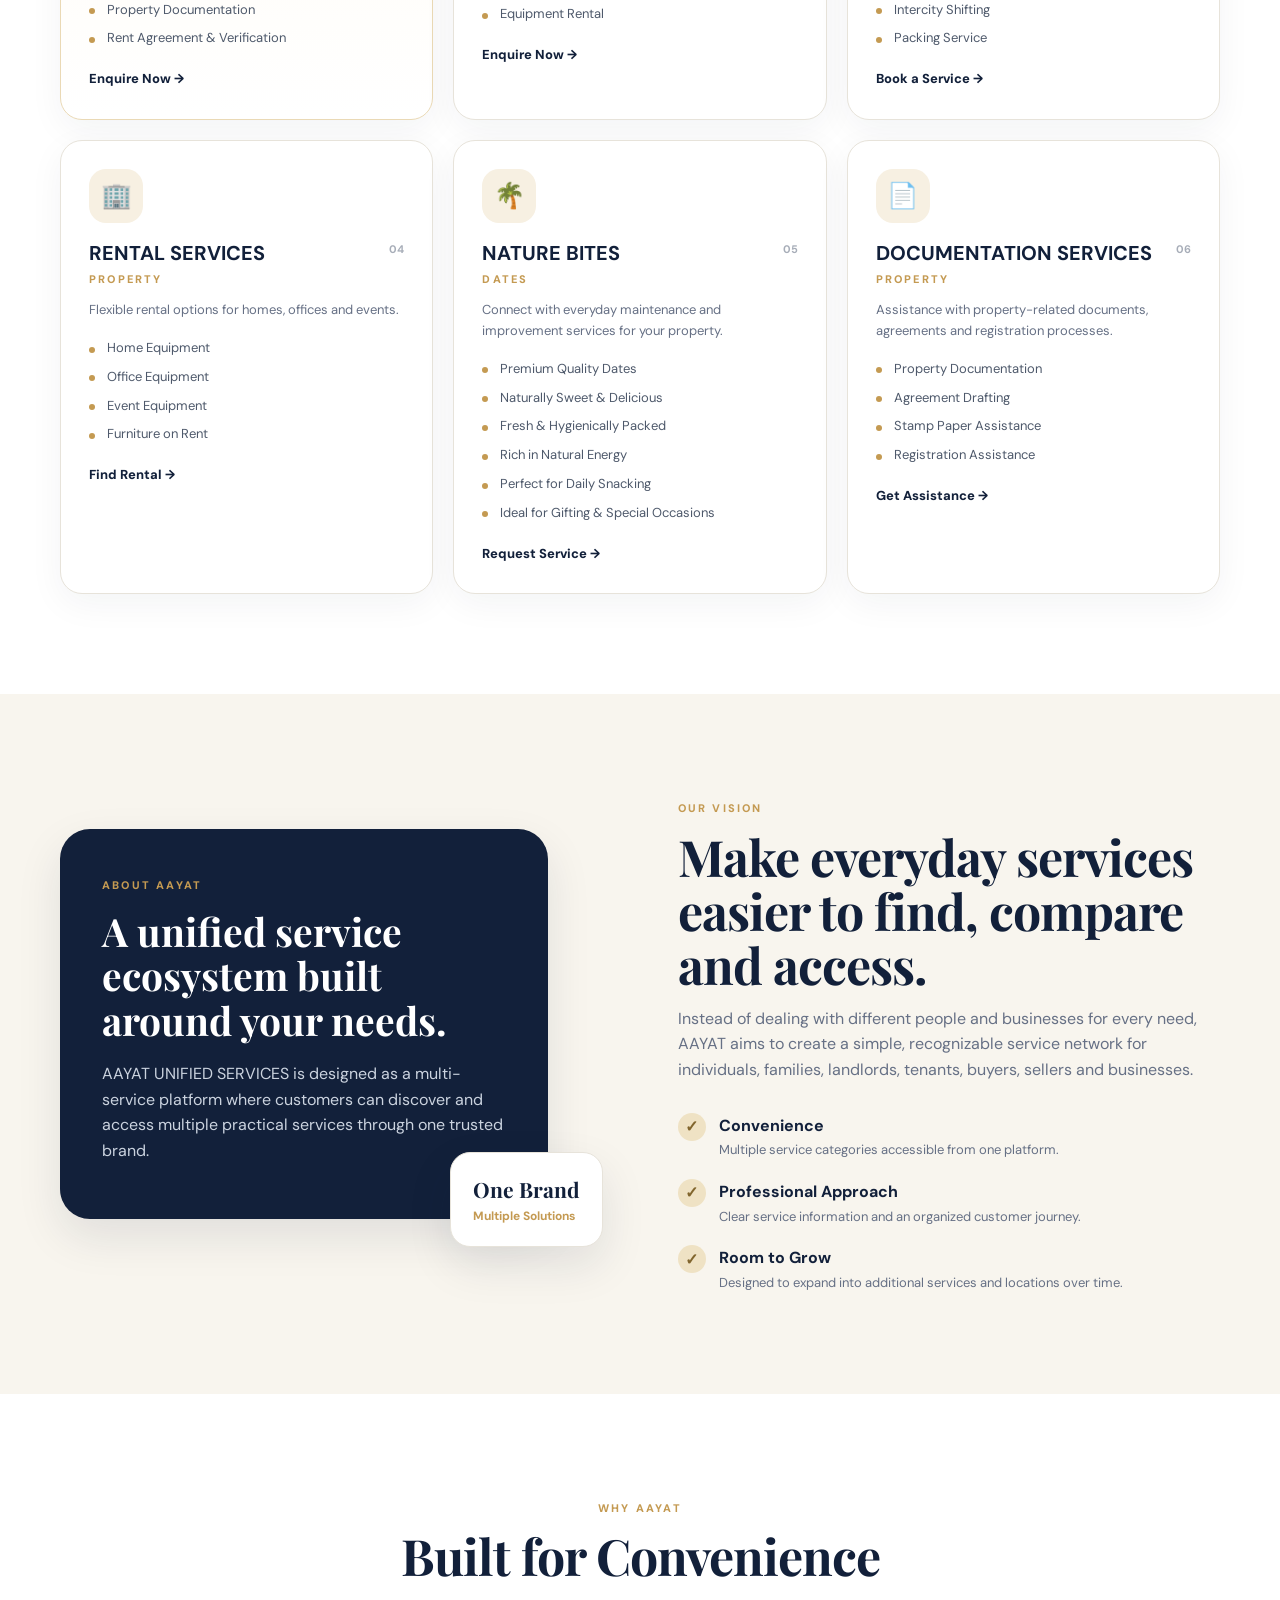
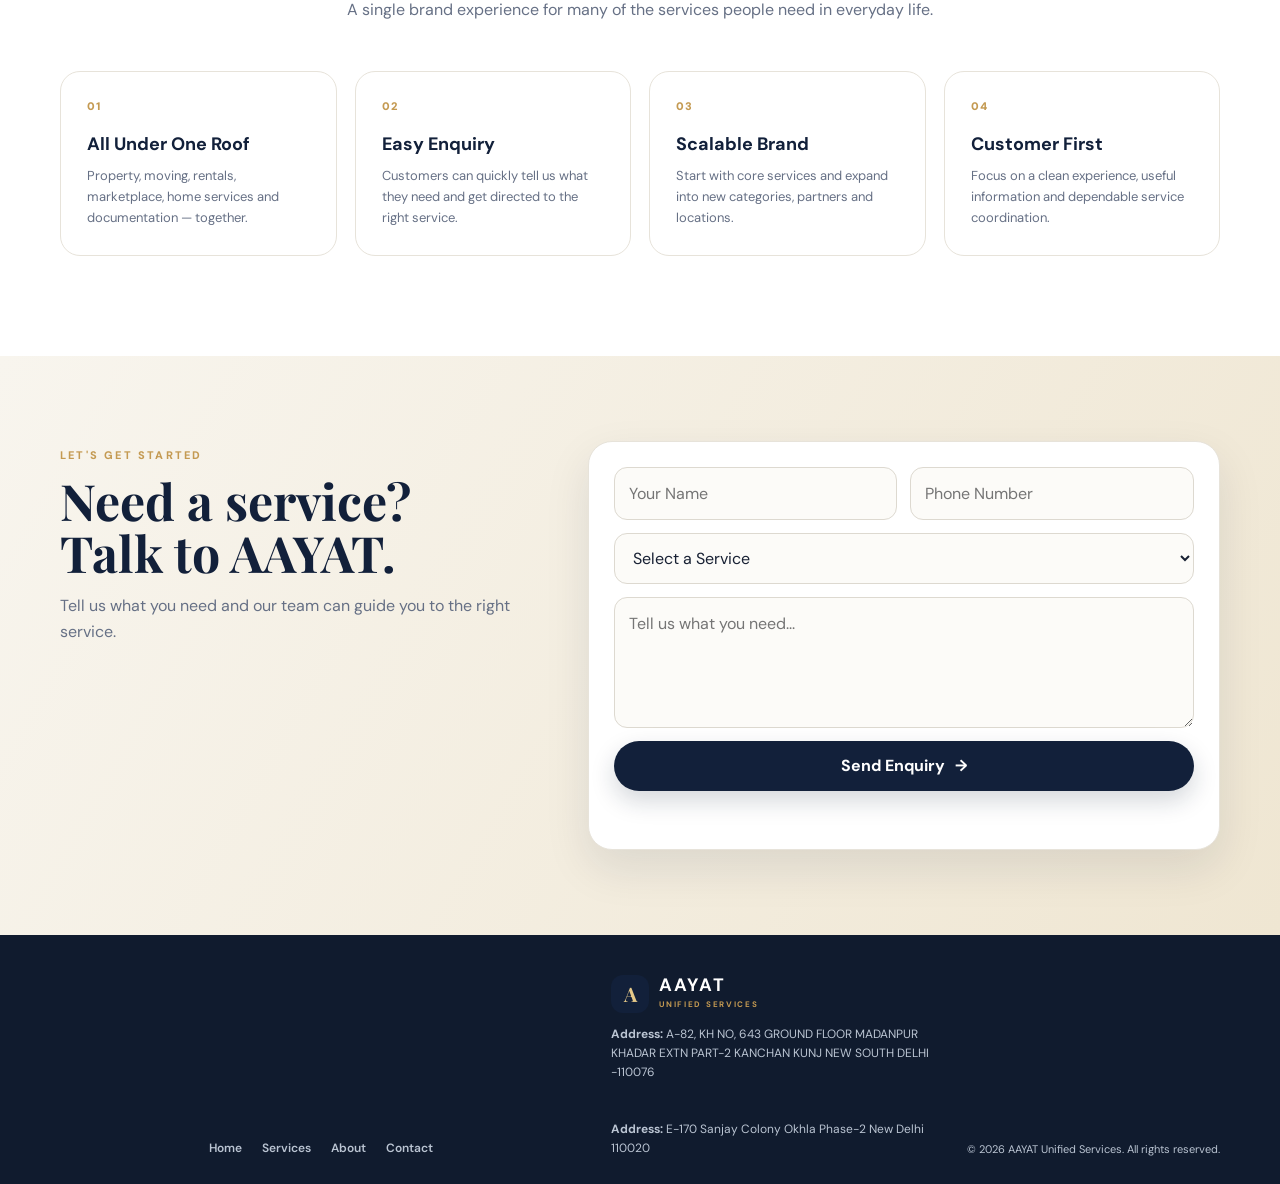
==== commit 203a99d9: "feat: logo update" ====
--- a/index.html
+++ b/index.html
@@ -5,8 +5,8 @@
   <meta charset="UTF-8" />
   <meta name="viewport" content="width=device-width, initial-scale=1.0" />
   <meta name="description"
-    content="AYAT Unified Services - One Name, Unlimited Solutions. Real Estate, Marketplace, Packers & Movers, Rental, Home and Documentation Services." />
-  <title>AYAT Unified Services | One Name • Unlimited Solutions</title>
+    content="AAYAT Unified Services - One Name, Unlimited Solutions. Real Estate, Marketplace, Packers & Movers, Rental, Home and Documentation Services." />
+  <title>AAYAT Unified Services | One Name • Unlimited Solutions</title>
   <link rel="preconnect" href="https://fonts.googleapis.com">
   <link rel="preconnect" href="https://fonts.gstatic.com" crossorigin>
   <link
@@ -18,10 +18,10 @@
 <body>
   <header class="site-header" id="home">
     <div class="container nav-wrap">
-      <a class="logo" href="#home" aria-label="AYAT Unified Services home">
+      <a class="logo" href="#home" aria-label="AAYAT Unified Services home">
         <span class="logo-mark">A</span>
         <span>
-          <strong>AYAT</strong>
+          <strong>AAYAT</strong>
           <small>UNIFIED SERVICES</small>
         </span>
       </a>
@@ -49,7 +49,7 @@
           <div class="eyebrow">TRUST • SERVICE • CONVENIENCE</div>
           <h1>One Name.<br><span>Unlimited Solutions.</span></h1>
           <p class="hero-text">
-            Welcome to <strong>AYAT UNIFIED SERVICES</strong> — your single destination
+            Welcome to <strong>AAYAT UNIFIED SERVICES</strong> — your single destination
             for property, marketplace, moving, rental, home and documentation solutions.
           </p>
           <div class="hero-actions">
@@ -69,19 +69,19 @@
             <div class="card-top">
               <div class="mini-icon">A</div>
               <div>
-                <span>AYAT</span>
+                <span>AAYAT</span>
                 <strong>Unified Services</strong>
               </div>
             </div>
 
             <div class="service-orbit">
               <div class="orbit-item item-1">🏠<span>Property</span></div>
-              <div class="orbit-item item-2">🛒<span>Marketplace</span></div>
+              <div class="orbit-item item-2">🖨️<span>Printing</span></div>
               <div class="orbit-item item-3">🚚<span>Moving</span></div>
-              <div class="orbit-item item-4">🔧<span>Home Care</span></div>
-              <div class="orbit-item item-5">📄<span>Documents</span></div>
-
-              <div class="orbit-center">AYAT</div>
+              <div class="orbit-item item-4">🌴<span>Dates</span></div>
+              <div class="orbit-item item-5">♻️<span>Second Hand Goods</span></div>
+
+              <div class="orbit-center">AAYAT</div>
             </div>
 
             <div class="card-bottom">
@@ -107,7 +107,7 @@
         <div class="section-heading center">
           <span class="eyebrow">WHAT WE OFFER</span>
           <h2>Our Services</h2>
-          <p>From buying a property to moving into a new home — AYAT brings essential services together in one place.
+          <p>From buying a property to moving into a new home — Aayat brings essential services together in one place.
           </p>
         </div>
 
@@ -115,9 +115,10 @@
           <article class="service-card featured">
             <div class="service-icon">🏠</div>
             <div class="service-title-row">
-              <h3>Real Estate Services</h3>
+              <h3>AAYAT PROPERTIES & DEVELOPERS </h3>
               <span>01</span>
             </div>
+            <span class="eyebrow">PROPERTY</span>
             <p>Solutions for residential, commercial and plot transactions, rentals and property paperwork.</p>
             <ul>
               <li>Property Sale & Purchase</li>
@@ -133,9 +134,11 @@
           <article class="service-card">
             <div class="service-icon">🛒</div>
             <div class="service-title-row">
-              <h3>Second-Hand Marketplace</h3>
+              <h3>UZAIR STOCK NOVA</h3>
               <span>02</span>
             </div>
+            <span class="eyebrow">Second-Hand Marketplace</span>
+
             <p>Buy, sell or rent useful household, office and electronic items.</p>
             <ul>
               <li>Furniture</li>
@@ -151,9 +154,10 @@
           <article class="service-card">
             <div class="service-icon">🚚</div>
             <div class="service-title-row">
-              <h3>Packers & Movers</h3>
+              <h3> UZAIR MOVECRAFT LOGISTICS</h3>
               <span>03</span>
             </div>
+            <span class="eyebrow">Packer & Mover</span>
             <p>Reliable moving support for homes, offices and local or intercity shifting.</p>
             <ul>
               <li>Home Shifting</li>
@@ -169,9 +173,10 @@
           <article class="service-card">
             <div class="service-icon">🏢</div>
             <div class="service-title-row">
-              <h3>Rental Services</h3>
+              <h3>RENTAL SERVICES</h3>
               <span>04</span>
             </div>
+            <span class="eyebrow">PROPERTY</span>
             <p>Flexible rental options for homes, offices and events.</p>
             <ul>
               <li>Home Equipment</li>
@@ -183,19 +188,20 @@
           </article>
 
           <article class="service-card">
-            <div class="service-icon">🔧</div>
-            <div class="service-title-row">
-              <h3>Home & Property Services</h3>
+            <div class="service-icon">🌴</div>
+            <div class="service-title-row">
+              <h3>NATURE BITES</h3>
               <span>05</span>
             </div>
+            <span class="eyebrow">Dates</span>
             <p>Connect with everyday maintenance and improvement services for your property.</p>
             <ul>
-              <li>Painting</li>
-              <li>Plumbing & Electrical</li>
-              <li>Carpentry & Cleaning</li>
-              <li>AC Repair & Installation</li>
-              <li>CCTV Installation</li>
-              <li>Tiles & Marble Work</li>
+              <li>Premium Quality Dates</li>
+              <li>Naturally Sweet & Delicious</li>
+              <li>Fresh & Hygienically Packed</li>
+              <li>Rich in Natural Energy</li>
+              <li>Perfect for Daily Snacking</li>
+              <li>Ideal for Gifting & Special Occasions</li>
             </ul>
             <a href="#contact" class="text-link">Request Service →</a>
           </article>
@@ -203,9 +209,11 @@
           <article class="service-card">
             <div class="service-icon">📄</div>
             <div class="service-title-row">
-              <h3>Documentation Services</h3>
+              <h3>DOCUMENTATION SERVICES</h3>
+
               <span>06</span>
             </div>
+            <span class="eyebrow">PROPERTY</span>
             <p>Assistance with property-related documents, agreements and registration processes.</p>
             <ul>
               <li>Property Documentation</li>
@@ -223,10 +231,10 @@
       <div class="container two-col">
         <div class="about-visual">
           <div class="about-box main-box">
-            <span class="eyebrow">ABOUT AYAT</span>
+            <span class="eyebrow">ABOUT AAYAT</span>
             <h2>A unified service ecosystem built around your needs.</h2>
             <p>
-              AYAT UNIFIED SERVICES is designed as a multi-service platform where customers
+              AAYAT UNIFIED SERVICES is designed as a multi-service platform where customers
               can discover and access multiple practical services through one trusted brand.
             </p>
           </div>
@@ -241,7 +249,7 @@
           <h2>Make everyday services easier to find, compare and access.</h2>
           <p>
             Instead of dealing with different people and businesses for every need,
-            AYAT aims to create a simple, recognizable service network for individuals,
+            AAYAT aims to create a simple, recognizable service network for individuals,
             families, landlords, tenants, buyers, sellers and businesses.
           </p>
 
@@ -269,7 +277,7 @@
     <section class="section why-section" id="why-us">
       <div class="container">
         <div class="section-heading center">
-          <span class="eyebrow">WHY AYAT</span>
+          <span class="eyebrow">WHY AAYAT</span>
           <h2>Built for Convenience</h2>
           <p>A single brand experience for many of the services people need in everyday life.</p>
         </div>
@@ -303,7 +311,7 @@
       <div class="container cta-inner">
         <div>
           <span class="eyebrow">LET'S GET STARTED</span>
-          <h2>Need a service?<br>Talk to AYAT.</h2>
+          <h2>Need a service?<br>Talk to AAYAT.</h2>
           <p>Tell us what you need and our team can guide you to the right service.</p>
         </div>
         <form class="contact-form" id="contactForm">
@@ -338,20 +346,18 @@
        <div>
         <div class="logo footer-logo">
           <span class="logo-mark">A</span>
-          <span><strong>AYAT</strong><small>UNIFIED SERVICES</small></span>
+          <span><strong>AAYAT</strong><small>UNIFIED SERVICES</small></span>
         </div>
         <!-- <p>One Name • Unlimited Solutions • All Services Under One Roof</p> -->
         
         <p><b>Address: </b> 
-          A-82, KH No. 643, 3rd Floor, Flat No. 401
-          Madanpur Khadar Extension, Part-2
-          Kanchan Kunj, Delhi – 110076
+          A-82, KH NO, 643 GROUND FLOOR MADANPUR KHADAR EXTN PART-2 KANCHAN KUNJ NEW SOUTH DELHI -110076
         </p> <br>
         <p><b>Address: </b> E-170 Sanjay Colony Okhla Phase-2 New Delhi 110020</p>
 
 
       </div>
-      <div class="footer-copy">© <span id="year"></span> AYAT Unified Services. All rights reserved. </div>
+      <div class="footer-copy">© <span id="year"></span> AAYAT Unified Services. All rights reserved. </div>
     </div>
   </footer>
 
--- a/style.css
+++ b/style.css
@@ -94,7 +94,7 @@
 .orbit-center { position:absolute; left:50%; top:50%; transform:translate(-50%,-50%); width:86px;height:86px;border-radius:50%;display:grid;place-items:center;background:#fff;color:var(--navy);font-family:"Playfair Display",serif;font-size:20px;font-weight:700;box-shadow:0 0 0 9px rgba(230,201,137,.11); }
 .orbit-item { position:absolute; width:76px; height:76px; border-radius:20px; background:rgba(255,255,255,.09); border:1px solid rgba(255,255,255,.14); display:grid; place-items:center; text-align:center; font-size:21px; }
 .orbit-item span { display:block; margin-top:-8px; font-size:9px; color:#dce2eb; letter-spacing:.3px; }
-.item-1{top:-16px;left:122px}.item-2{top:68px;right:-17px}.item-3{bottom:19px;right:16px}.item-4{bottom:-12px;left:122px}.item-5{top:82px;left:-19px}
+.item-1{top:-16px;left:122px}.item-2{top:68px;right:-17px}.item-3{bottom:19px;right:16px}.item-4{bottom:-9px;left:50px}.item-5{top:82px;left:-19px}
 .card-bottom { border-top:1px solid rgba(255,255,255,.11); padding-top:18px; text-align:center; }
 .card-bottom span { display:block; font-size:12px; color:#bcc6d5; }
 .card-bottom strong { display:block; margin-top:2px; font-family:"Playfair Display",serif; font-size:24px; color:var(--gold-light); }
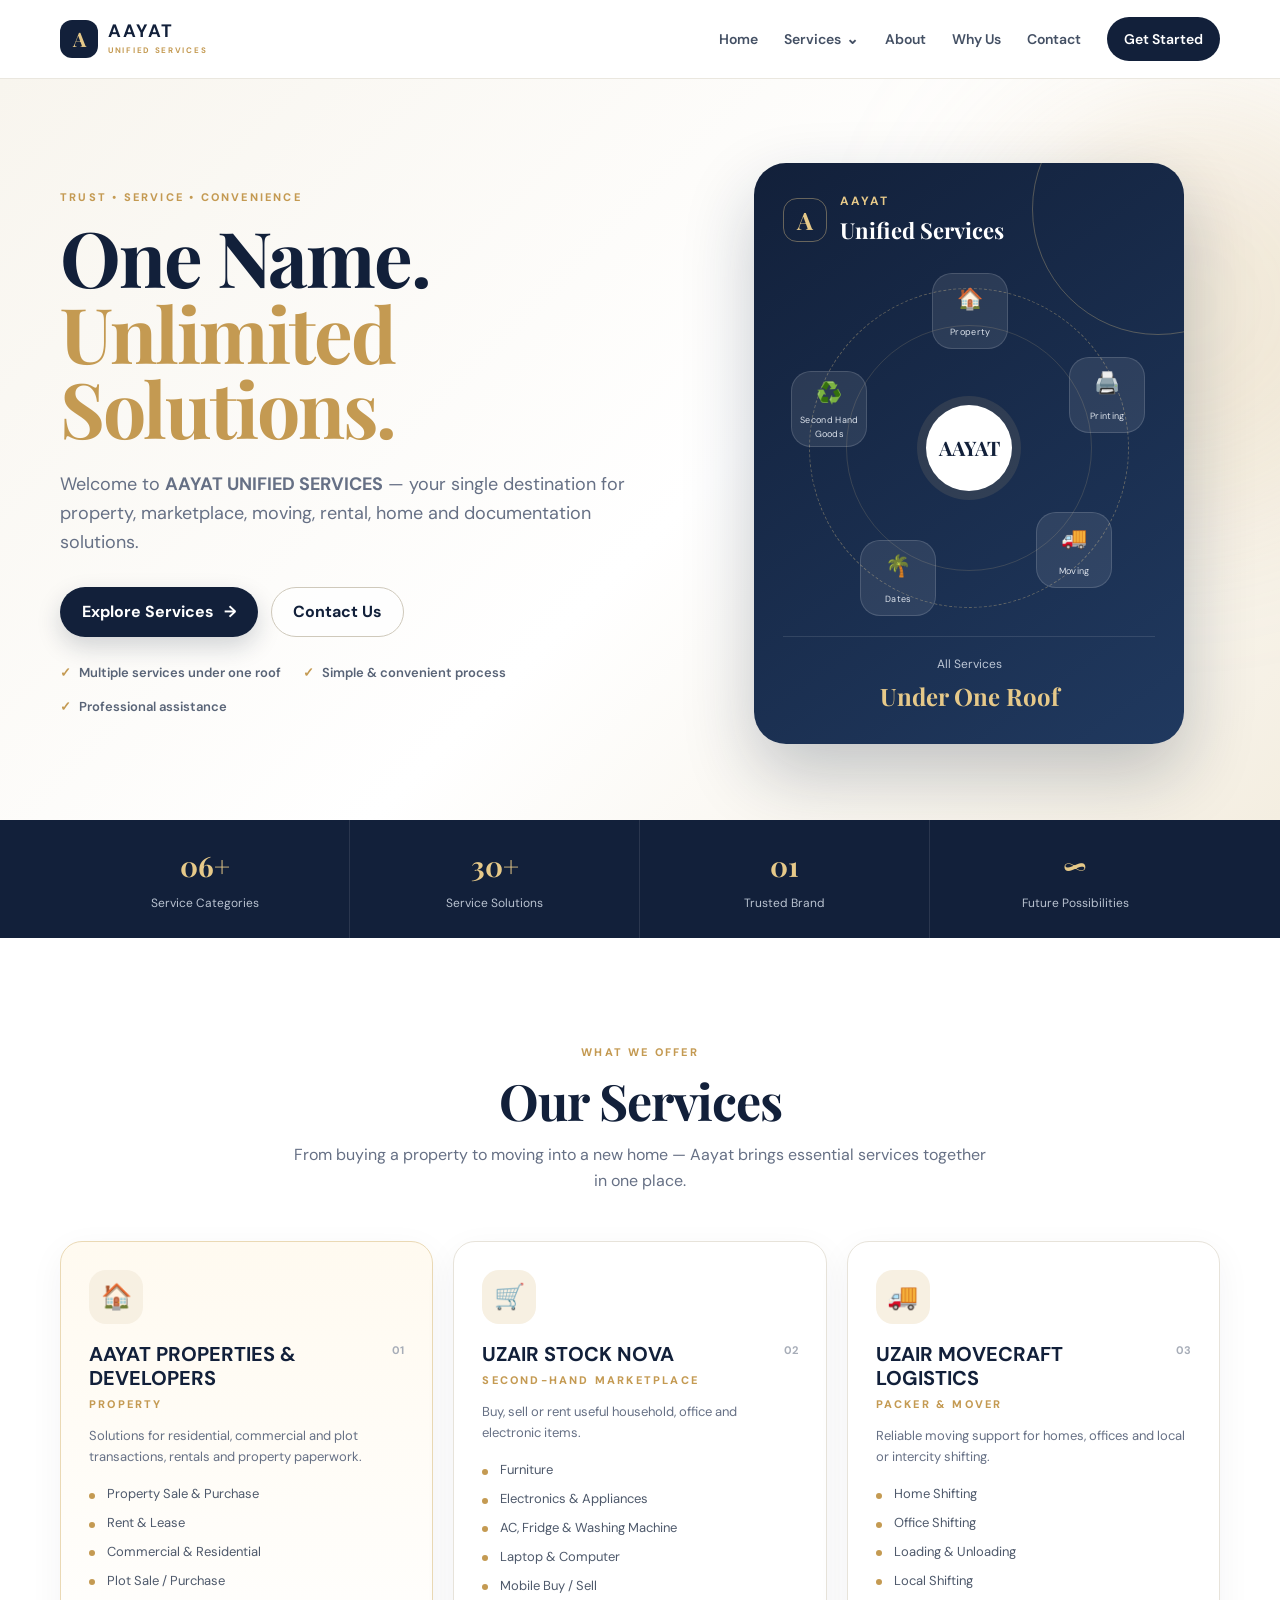
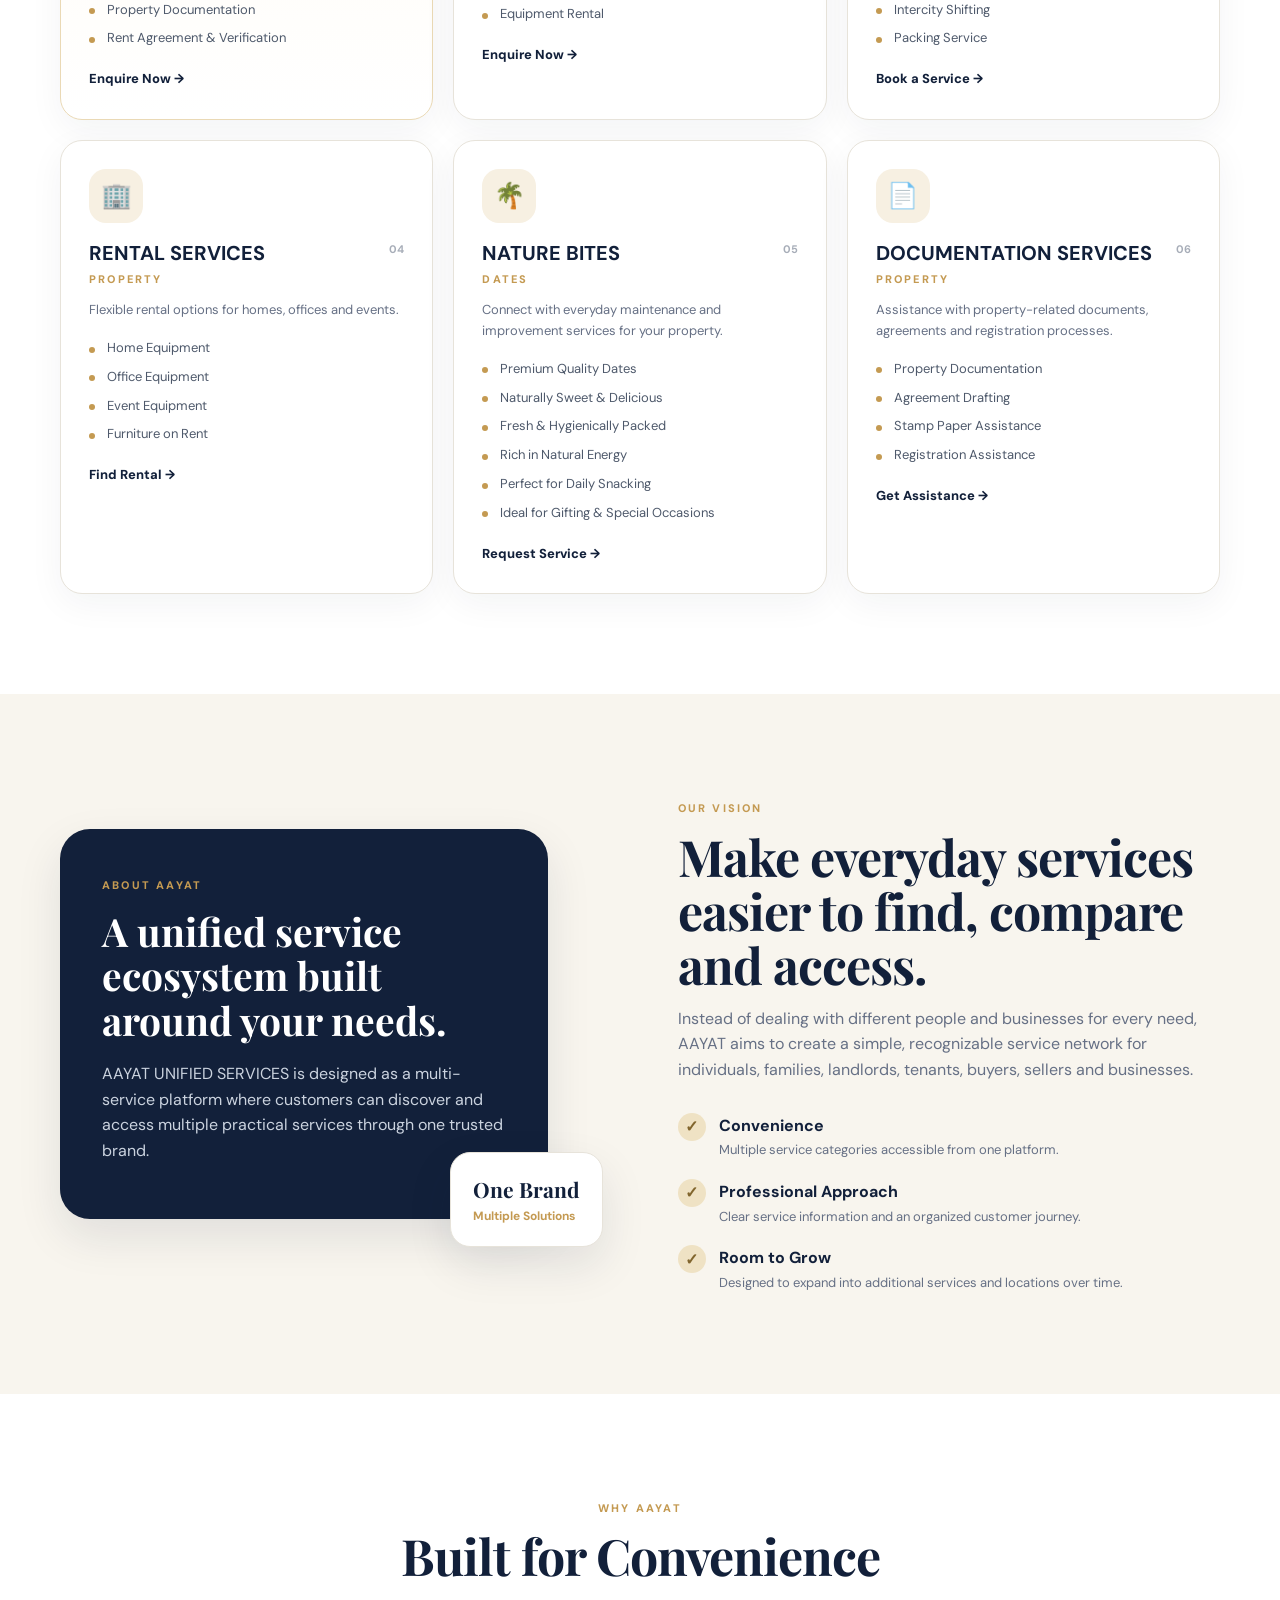
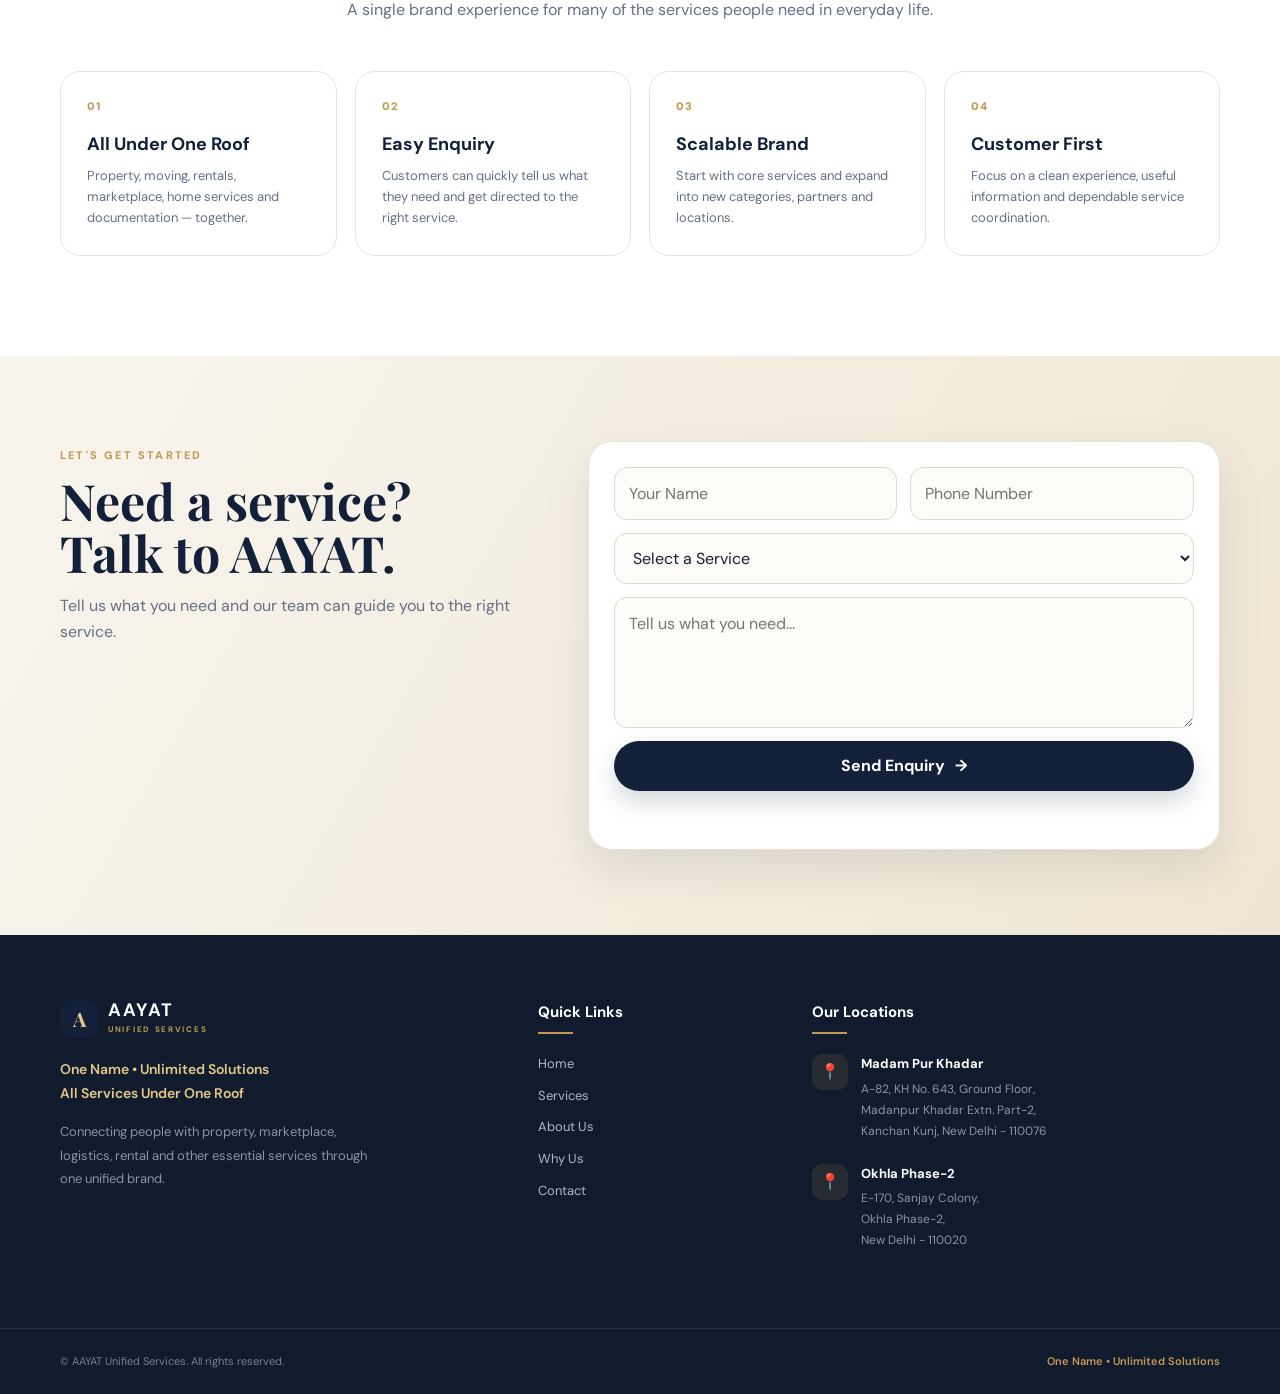
==== commit 3c7d617f: "fix: menuToggle is null at the moment script.js runs" ====
--- a/index.html
+++ b/index.html
@@ -6,41 +6,17 @@
   <meta name="viewport" content="width=device-width, initial-scale=1.0" />
   <meta name="description"
     content="AAYAT Unified Services - One Name, Unlimited Solutions. Real Estate, Marketplace, Packers & Movers, Rental, Home and Documentation Services." />
-  <title>AAYAT Unified Services | One Name • Unlimited Solutions</title>
+  <title>Aayat Unified Services | One Name • Unlimited Solutions</title>
   <link rel="preconnect" href="https://fonts.googleapis.com">
   <link rel="preconnect" href="https://fonts.gstatic.com" crossorigin>
   <link
     href="https://fonts.googleapis.com/css2?family=DM+Sans:wght@400;500;600;700&family=Playfair+Display:wght@600;700&display=swap"
     rel="stylesheet">
-  <link rel="stylesheet" href="style.css" />
+  <link rel="stylesheet" href="./css/style.css" />
 </head>
 
 <body>
-  <header class="site-header" id="home">
-    <div class="container nav-wrap">
-      <a class="logo" href="#home" aria-label="AAYAT Unified Services home">
-        <span class="logo-mark">A</span>
-        <span>
-          <strong>AAYAT</strong>
-          <small>UNIFIED SERVICES</small>
-        </span>
-      </a>
-
-      <button class="menu-toggle" id="menuToggle" aria-label="Open menu" aria-expanded="false">
-        <span></span><span></span><span></span>
-      </button>
-
-      <nav class="nav" id="mainNav">
-        <a href="#home">Home</a>
-        <a href="#services">Services</a>
-        <a href="#about">About</a>
-        <a href="#why-us">Why Us</a>
-        <a href="#contact">Contact</a>
-        <a class="nav-cta" href="#contact">Get Started</a>
-      </nav>
-    </div>
-  </header>
-
+  <div id="navbar"></div>
   <main>
     <section class="hero">
       <div class="hero-glow"></div>
@@ -334,34 +310,11 @@
     </section>
   </main>
 
-  <footer class="footer">
-    <div class="container footer-grid">
-     
-      <div class="footer-links">
-        <a href="#home">Home</a>
-        <a href="#services">Services</a>
-        <a href="#about">About</a>
-        <a href="#contact">Contact</a>
-      </div>
-       <div>
-        <div class="logo footer-logo">
-          <span class="logo-mark">A</span>
-          <span><strong>AAYAT</strong><small>UNIFIED SERVICES</small></span>
-        </div>
-        <!-- <p>One Name • Unlimited Solutions • All Services Under One Roof</p> -->
-        
-        <p><b>Address: </b> 
-          A-82, KH NO, 643 GROUND FLOOR MADANPUR KHADAR EXTN PART-2 KANCHAN KUNJ NEW SOUTH DELHI -110076
-        </p> <br>
-        <p><b>Address: </b> E-170 Sanjay Colony Okhla Phase-2 New Delhi 110020</p>
-
-
-      </div>
-      <div class="footer-copy">© <span id="year"></span> AAYAT Unified Services. All rights reserved. </div>
-    </div>
-  </footer>
-
-  <script src="script.js"></script>
+
+  <div id="footer"></div>
+  <script src="js/components.js"></script>
+  <script src="js/script.js"></script>
+
 </body>
 
 </html>
--- a/css/style.css
+++ b/css/style.css
@@ -0,0 +1,1425 @@
+:root {
+  --navy: #12203a;
+  --navy-2: #182a49;
+  --gold: #c49a52;
+  --gold-light: #e6c989;
+  --cream: #f8f5ee;
+  --white: #ffffff;
+  --ink: #172033;
+  --muted: #667085;
+  --line: #e7e3da;
+  --shadow: 0 18px 45px rgba(18, 32, 58, .10);
+  --radius: 22px;
+}
+
+* {
+  box-sizing: border-box;
+  margin: 0;
+  padding: 0;
+}
+
+html {
+  scroll-behavior: smooth;
+}
+
+body {
+  font-family: "DM Sans", sans-serif;
+  color: var(--ink);
+  background: var(--white);
+  line-height: 1.6;
+}
+
+a {
+  color: inherit;
+  text-decoration: none;
+}
+
+button,
+input,
+textarea,
+select {
+  font: inherit;
+}
+
+.container {
+  width: min(1160px, calc(100% - 40px));
+  margin: 0 auto;
+}
+
+.site-header {
+  position: sticky;
+  top: 0;
+  z-index: 1000;
+  background: rgba(255, 255, 255, .94);
+  backdrop-filter: blur(14px);
+  border-bottom: 1px solid rgba(231, 227, 218, .85);
+}
+
+.nav-wrap {
+  min-height: 78px;
+  display: flex;
+  align-items: center;
+  justify-content: space-between;
+  gap: 28px;
+}
+
+.logo {
+  display: inline-flex;
+  align-items: center;
+  gap: 10px;
+}
+
+.logo-mark {
+  width: 38px;
+  height: 38px;
+  border-radius: 12px;
+  display: grid;
+  place-items: center;
+  background: var(--navy);
+  color: var(--gold-light);
+  font-family: "Playfair Display", serif;
+  font-weight: 700;
+  font-size: 20px;
+}
+
+.logo strong {
+  display: block;
+  color: var(--navy);
+  letter-spacing: 1.6px;
+  font-size: 18px;
+  line-height: 1;
+}
+
+.logo small {
+  display: block;
+  font-size: 8px;
+  font-weight: 700;
+  letter-spacing: 1.7px;
+  color: var(--gold);
+  margin-top: 4px;
+}
+
+.nav {
+  display: flex;
+  align-items: center;
+  gap: 26px;
+  font-size: 14px;
+  font-weight: 600;
+}
+
+.nav a:not(.nav-cta) {
+  color: #445064;
+}
+
+.nav a:not(.nav-cta):hover {
+  color: var(--navy);
+}
+
+.nav-cta {
+  background: var(--navy);
+  color: white;
+  padding: 11px 17px;
+  border-radius: 999px;
+}
+
+.nav-cta:hover {
+  background: var(--navy-2);
+}
+
+.menu-toggle {
+  display: none;
+  border: 0;
+  background: transparent;
+  width: 42px;
+  height: 42px;
+  cursor: pointer;
+}
+
+.menu-toggle span {
+  display: block;
+  width: 24px;
+  height: 2px;
+  margin: 5px auto;
+  background: var(--navy);
+}
+
+.hero {
+  position: relative;
+  overflow: hidden;
+  background: linear-gradient(135deg, #f8f5ee 0%, #fff 55%, #f4eee1 100%);
+  padding: 84px 0 76px;
+}
+
+.hero-glow {
+  position: absolute;
+  width: 430px;
+  height: 430px;
+  right: -120px;
+  top: 10px;
+  background: rgba(196, 154, 82, .17);
+  filter: blur(80px);
+  border-radius: 50%;
+}
+
+.hero-grid {
+  display: grid;
+  grid-template-columns: 1.08fr .92fr;
+  gap: 70px;
+  align-items: center;
+  position: relative;
+  z-index: 1;
+}
+
+.eyebrow {
+  color: var(--gold);
+  letter-spacing: 2.2px;
+  font-size: 11px;
+  font-weight: 800;
+  text-transform: uppercase;
+}
+
+.hero h1 {
+  margin-top: 13px;
+  color: var(--navy);
+  font-family: "Playfair Display", serif;
+  font-size: clamp(48px, 6vw, 78px);
+  line-height: .98;
+  letter-spacing: -2px;
+}
+
+.hero h1 span {
+  color: var(--gold);
+}
+
+.hero-text {
+  max-width: 650px;
+  color: var(--muted);
+  font-size: 18px;
+  margin-top: 25px;
+}
+
+.hero-actions {
+  display: flex;
+  gap: 13px;
+  margin-top: 30px;
+  flex-wrap: wrap;
+}
+
+.btn {
+  display: inline-flex;
+  align-items: center;
+  justify-content: center;
+  gap: 10px;
+  min-height: 50px;
+  border-radius: 999px;
+  padding: 0 21px;
+  font-weight: 700;
+  border: 1px solid transparent;
+  cursor: pointer;
+  transition: .22s ease;
+}
+
+.btn-primary {
+  background: var(--navy);
+  color: #fff;
+  box-shadow: 0 10px 25px rgba(18, 32, 58, .18);
+}
+
+.btn-primary:hover {
+  transform: translateY(-2px);
+  background: #1c3156;
+}
+
+.btn-secondary {
+  border-color: #cfc9bb;
+  color: var(--navy);
+  background: rgba(255, 255, 255, .7);
+}
+
+.btn-secondary:hover {
+  transform: translateY(-2px);
+  background: #fff;
+}
+
+.hero-points {
+  display: flex;
+  flex-wrap: wrap;
+  gap: 14px 22px;
+  margin-top: 26px;
+  color: #596477;
+  font-size: 13px;
+  font-weight: 600;
+}
+
+.hero-points span {
+  color: var(--gold);
+  margin-right: 5px;
+}
+
+.hero-card-wrap {
+  display: flex;
+  justify-content: center;
+}
+
+.hero-card {
+  width: min(430px, 100%);
+  min-height: 510px;
+  border-radius: 32px;
+  padding: 29px;
+  position: relative;
+  overflow: hidden;
+  color: white;
+  background: linear-gradient(145deg, #12203a, #20395f);
+  box-shadow: 0 30px 70px rgba(18, 32, 58, .24);
+}
+
+.hero-card::after {
+  content: "";
+  position: absolute;
+  width: 250px;
+  height: 250px;
+  right: -100px;
+  top: -80px;
+  border: 1px solid rgba(230, 201, 137, .3);
+  border-radius: 50%;
+}
+
+.card-top {
+  display: flex;
+  align-items: center;
+  gap: 13px;
+}
+
+.mini-icon {
+  width: 44px;
+  height: 44px;
+  border: 1px solid rgba(230, 201, 137, .4);
+  border-radius: 14px;
+  display: grid;
+  place-items: center;
+  color: var(--gold-light);
+  font-family: "Playfair Display", serif;
+  font-size: 24px;
+  font-weight: 700;
+}
+
+.card-top span {
+  display: block;
+  font-size: 12px;
+  letter-spacing: 2px;
+  color: var(--gold-light);
+  font-weight: 700;
+}
+
+.card-top strong {
+  display: block;
+  margin-top: 2px;
+  font-family: "Playfair Display", serif;
+  font-size: 22px;
+}
+
+.service-orbit {
+  width: 320px;
+  height: 320px;
+  margin: 40px auto 28px;
+  position: relative;
+  border: 1px dashed rgba(230, 201, 137, .35);
+  border-radius: 50%;
+}
+
+.service-orbit::before {
+  content: "";
+  position: absolute;
+  inset: 36px;
+  border: 1px solid rgba(230, 201, 137, .16);
+  border-radius: 50%;
+}
+
+.orbit-center {
+  position: absolute;
+  left: 50%;
+  top: 50%;
+  transform: translate(-50%, -50%);
+  width: 86px;
+  height: 86px;
+  border-radius: 50%;
+  display: grid;
+  place-items: center;
+  background: #fff;
+  color: var(--navy);
+  font-family: "Playfair Display", serif;
+  font-size: 20px;
+  font-weight: 700;
+  box-shadow: 0 0 0 9px rgba(230, 201, 137, .11);
+}
+
+.orbit-item {
+  position: absolute;
+  width: 76px;
+  height: 76px;
+  border-radius: 20px;
+  background: rgba(255, 255, 255, .09);
+  border: 1px solid rgba(255, 255, 255, .14);
+  display: grid;
+  place-items: center;
+  text-align: center;
+  font-size: 21px;
+}
+
+.orbit-item span {
+  display: block;
+  margin-top: -8px;
+  font-size: 9px;
+  color: #dce2eb;
+  letter-spacing: .3px;
+}
+
+.item-1 {
+  top: -16px;
+  left: 122px
+}
+
+.item-2 {
+  top: 68px;
+  right: -17px
+}
+
+.item-3 {
+  bottom: 19px;
+  right: 16px
+}
+
+.item-4 {
+  bottom: -9px;
+  left: 50px
+}
+
+.item-5 {
+  top: 82px;
+  left: -19px
+}
+
+.card-bottom {
+  border-top: 1px solid rgba(255, 255, 255, .11);
+  padding-top: 18px;
+  text-align: center;
+}
+
+.card-bottom span {
+  display: block;
+  font-size: 12px;
+  color: #bcc6d5;
+}
+
+.card-bottom strong {
+  display: block;
+  margin-top: 2px;
+  font-family: "Playfair Display", serif;
+  font-size: 24px;
+  color: var(--gold-light);
+}
+
+.stats-strip {
+  background: var(--navy);
+  color: white;
+}
+
+.stats {
+  display: grid;
+  grid-template-columns: repeat(4, 1fr);
+}
+
+.stats>div {
+  padding: 24px 12px;
+  text-align: center;
+  border-right: 1px solid rgba(255, 255, 255, .1);
+}
+
+.stats>div:last-child {
+  border-right: 0;
+}
+
+.stats strong {
+  display: block;
+  font-family: "Playfair Display", serif;
+  font-size: 28px;
+  color: var(--gold-light);
+}
+
+.stats span {
+  font-size: 12px;
+  color: #b9c2d0;
+}
+
+.section {
+  padding: 100px 0;
+}
+
+.section-heading {
+  max-width: 700px;
+  margin-bottom: 48px;
+}
+
+.section-heading.center {
+  margin-left: auto;
+  margin-right: auto;
+  text-align: center;
+}
+
+.section-heading h2,
+.about-copy h2 {
+  margin-top: 10px;
+  font-family: "Playfair Display", serif;
+  color: var(--navy);
+  font-size: clamp(36px, 4vw, 50px);
+  line-height: 1.08;
+  letter-spacing: -1px;
+}
+
+.section-heading p,
+.about-copy>p {
+  margin-top: 14px;
+  color: var(--muted);
+}
+
+.services-section {
+  background: #fff;
+}
+
+.services-grid {
+  display: grid;
+  grid-template-columns: repeat(3, 1fr);
+  gap: 20px;
+}
+
+.service-card {
+  padding: 28px;
+  border: 1px solid var(--line);
+  border-radius: var(--radius);
+  background: #fff;
+  box-shadow: 0 10px 35px rgba(18, 32, 58, .05);
+  transition: .22s ease;
+}
+
+.service-card:hover {
+  transform: translateY(-5px);
+  box-shadow: var(--shadow);
+}
+
+.service-card.featured {
+  background: linear-gradient(180deg, #fffaf0 0%, #fff 100%);
+  border-color: #ead9b5;
+}
+
+.service-icon {
+  width: 54px;
+  height: 54px;
+  border-radius: 17px;
+  display: grid;
+  place-items: center;
+  background: #f7f0e2;
+  font-size: 25px;
+}
+
+.service-title-row {
+  display: flex;
+  justify-content: space-between;
+  align-items: flex-start;
+  gap: 12px;
+  margin-top: 18px;
+}
+
+.service-title-row h3 {
+  color: var(--navy);
+  font-size: 20px;
+  line-height: 1.2;
+}
+
+.service-title-row span {
+  font-size: 11px;
+  color: #a7adb8;
+  font-weight: 700;
+}
+
+.service-card>p {
+  margin-top: 10px;
+  color: var(--muted);
+  font-size: 13px;
+}
+
+.service-card ul {
+  list-style: none;
+  margin-top: 17px;
+  display: grid;
+  gap: 8px;
+}
+
+.service-card li {
+  font-size: 13px;
+  color: #4e596b;
+  padding-left: 18px;
+  position: relative;
+}
+
+.service-card li::before {
+  content: "";
+  position: absolute;
+  left: 0;
+  top: .65em;
+  width: 6px;
+  height: 6px;
+  background: var(--gold);
+  border-radius: 50%;
+}
+
+.text-link {
+  display: inline-block;
+  margin-top: 20px;
+  color: var(--navy);
+  font-weight: 800;
+  font-size: 13px;
+}
+
+.about-section {
+  background: var(--cream);
+}
+
+.two-col {
+  display: grid;
+  grid-template-columns: 1fr 1fr;
+  gap: 75px;
+  align-items: center;
+}
+
+.about-visual {
+  min-height: 430px;
+  position: relative;
+}
+
+.about-box.main-box {
+  background: var(--navy);
+  color: white;
+  border-radius: 30px;
+  padding: 42px;
+  width: 90%;
+  min-height: 390px;
+  box-shadow: var(--shadow);
+}
+
+.main-box h2 {
+  margin-top: 12px;
+  font-family: "Playfair Display", serif;
+  font-size: 39px;
+  line-height: 1.15;
+}
+
+.main-box p {
+  margin-top: 18px;
+  color: #cbd3df;
+}
+
+.about-box.small-box {
+  position: absolute;
+  right: 0;
+  bottom: 12px;
+  background: #fff;
+  border: 1px solid var(--line);
+  border-radius: 20px;
+  padding: 20px 22px;
+  box-shadow: var(--shadow);
+}
+
+.small-box strong,
+.small-box span {
+  display: block
+}
+
+.small-box strong {
+  font-family: "Playfair Display", serif;
+  color: var(--navy);
+  font-size: 21px
+}
+
+.small-box span {
+  font-size: 12px;
+  color: var(--gold);
+  font-weight: 700
+}
+
+.check-list {
+  margin-top: 30px;
+  display: grid;
+  gap: 18px;
+}
+
+.check-list>div {
+  display: flex;
+  gap: 13px;
+}
+
+.check-list>div>span {
+  width: 28px;
+  height: 28px;
+  border-radius: 50%;
+  display: grid;
+  place-items: center;
+  background: #efe2c4;
+  color: #81652d;
+  font-weight: 900;
+  flex: 0 0 auto;
+}
+
+.check-list strong {
+  color: var(--navy);
+}
+
+.check-list p {
+  color: var(--muted);
+  font-size: 13px;
+  margin-top: 2px;
+}
+
+.why-section {
+  background: #fff;
+}
+
+.why-grid {
+  display: grid;
+  grid-template-columns: repeat(4, 1fr);
+  gap: 18px;
+}
+
+.why-card {
+  padding: 26px;
+  border: 1px solid var(--line);
+  border-radius: 20px;
+  background: #fff;
+}
+
+.why-card>div {
+  font-size: 11px;
+  color: var(--gold);
+  font-weight: 900;
+  letter-spacing: 1px;
+}
+
+.why-card h3 {
+  margin-top: 14px;
+  color: var(--navy);
+  font-size: 18px;
+}
+
+.why-card p {
+  margin-top: 8px;
+  color: var(--muted);
+  font-size: 13px;
+}
+
+.cta-section {
+  padding: 85px 0;
+  background: linear-gradient(120deg, #f8f5ee, #efe6d2);
+}
+
+.cta-inner {
+  display: grid;
+  grid-template-columns: .85fr 1.15fr;
+  gap: 60px;
+  align-items: start;
+}
+
+.cta-inner h2 {
+  margin-top: 9px;
+  font-family: "Playfair Display", serif;
+  color: var(--navy);
+  font-size: 50px;
+  line-height: 1.04;
+}
+
+.cta-inner>div>p {
+  color: var(--muted);
+  margin-top: 14px;
+  max-width: 480px;
+}
+
+.contact-form {
+  background: #fff;
+  border: 1px solid var(--line);
+  border-radius: 24px;
+  padding: 25px;
+  display: grid;
+  grid-template-columns: 1fr 1fr;
+  gap: 13px;
+  box-shadow: var(--shadow);
+}
+
+.contact-form input,
+.contact-form select,
+.contact-form textarea {
+  width: 100%;
+  border: 1px solid #ddd9d0;
+  border-radius: 13px;
+  padding: 13px 14px;
+  outline: none;
+  color: var(--ink);
+  background: #fcfbf8;
+}
+
+.contact-form input:focus,
+.contact-form select:focus,
+.contact-form textarea:focus {
+  border-color: var(--gold);
+  box-shadow: 0 0 0 3px rgba(196, 154, 82, .12);
+}
+
+.contact-form textarea,
+.contact-form select,
+.contact-form button,
+.form-note {
+  grid-column: 1/-1;
+}
+
+.contact-form textarea {
+  resize: vertical;
+  min-height: 105px;
+}
+
+.form-note {
+  min-height: 20px;
+  font-size: 12px;
+  color: #5d6a7d;
+}
+
+.footer {
+  background: #101b2e;
+  color: #c5cedb;
+  margin-top: 0;
+}
+
+
+/* =========================================
+   MAIN FOOTER
+========================================= */
+
+.footer-main {
+
+  display: grid;
+
+  grid-template-columns:
+    1.4fr 0.7fr 1.4fr;
+
+  gap: 70px;
+
+  padding: 65px 0 55px;
+
+  align-items: start;
+}
+
+
+/* =========================================
+   FOOTER BRAND
+========================================= */
+
+.footer-brand {
+
+  max-width: 360px;
+}
+
+.footer-logo {
+
+  display: flex;
+  align-items: center;
+
+  margin-bottom: 20px;
+}
+
+.footer-logo strong {
+  color: #ffffff;
+}
+
+.footer-logo small {
+  color: var(--gold);
+}
+
+
+.footer-tagline {
+
+  color: var(--gold-light);
+
+  font-size: 14px;
+
+  font-weight: 600;
+
+  line-height: 1.7;
+
+  margin-bottom: 15px;
+}
+
+
+.footer-description {
+
+  color: #8995a8;
+
+  font-size: 13px;
+
+  line-height: 1.8;
+
+  max-width: 320px;
+}
+
+
+/* =========================================
+   FOOTER HEADINGS
+========================================= */
+
+.footer-column h3 {
+
+  color: #ffffff;
+
+  font-size: 15px;
+
+  margin-bottom: 20px;
+
+  font-weight: 700;
+
+  position: relative;
+
+  padding-bottom: 10px;
+}
+
+
+.footer-column h3::after {
+
+  content: "";
+
+  position: absolute;
+
+  left: 0;
+  bottom: 0;
+
+  width: 35px;
+  height: 2px;
+
+  background: var(--gold);
+}
+
+
+/* =========================================
+   QUICK LINKS
+========================================= */
+
+.footer-links {
+
+  display: flex;
+
+  flex-direction: column;
+
+  align-items: flex-start;
+
+  gap: 11px;
+}
+
+
+.footer-links a {
+
+  color: #aeb8c7;
+
+  font-size: 13px;
+
+  transition:
+    color 0.2s ease,
+    transform 0.2s ease;
+}
+
+
+.footer-links a:hover {
+
+  color: #ffffff;
+
+  transform: translateX(4px);
+}
+
+
+/* =========================================
+   ADDRESS
+========================================= */
+
+.footer-location {
+
+  max-width: 430px;
+}
+
+
+.address-box {
+
+  display: flex;
+
+  align-items: flex-start;
+
+  gap: 13px;
+
+  margin-bottom: 22px;
+}
+
+
+.address-icon {
+
+  width: 36px;
+  height: 36px;
+
+  flex: 0 0 auto;
+
+  display: grid;
+  place-items: center;
+
+  border-radius: 10px;
+
+  background: rgba(196, 154, 82, 0.12);
+
+  font-size: 16px;
+}
+
+
+.address-box strong {
+
+  display: block;
+
+  color: #ffffff;
+
+  font-size: 13px;
+
+  margin-bottom: 4px;
+}
+
+
+.address-box p {
+
+  color: #8995a8;
+
+  font-size: 12px;
+
+  line-height: 1.75;
+
+  margin: 0;
+}
+
+
+/* =========================================
+   FOOTER BOTTOM
+========================================= */
+
+.footer-bottom {
+
+  border-top:
+    1px solid rgba(255, 255, 255, 0.08);
+}
+
+
+.footer-bottom-inner {
+
+  min-height: 65px;
+
+  display: flex;
+
+  justify-content: space-between;
+
+  align-items: center;
+
+  gap: 20px;
+}
+
+
+.footer-bottom p {
+
+  color: #748197;
+
+  font-size: 11px;
+
+  margin: 0;
+}
+
+
+.footer-bottom p:last-child {
+
+  color: var(--gold);
+
+  font-weight: 600;
+}
+
+/* =========================================
+   SERVICES DROPDOWN
+========================================= */
+
+.nav-dropdown {
+  position: relative;
+}
+
+.services-link {
+  display: inline-flex;
+  align-items: center;
+  gap: 5px;
+  cursor: pointer;
+}
+
+.dropdown-arrow {
+  font-size: 15px;
+  transition: transform 0.2s ease;
+}
+
+/* Dropdown box */
+
+.dropdown-menu {
+  position: absolute;
+  top: 100%;
+  left: 50%;
+  transform: translateX(-50%) translateY(8px);
+
+  width: 360px;
+  padding: 10px;
+
+  background: #ffffff;
+  border: 1px solid var(--line);
+  border-radius: 18px;
+
+  box-shadow: 0 20px 50px rgba(18, 32, 58, 0.15);
+
+  opacity: 0;
+  visibility: hidden;
+  pointer-events: none;
+
+  transition:
+    opacity 0.2s ease,
+    transform 0.2s ease,
+    visibility 0.2s ease;
+
+  z-index: 2000;
+}
+
+/* Small top pointer */
+
+.dropdown-menu::before {
+  content: "";
+  position: absolute;
+
+  top: -7px;
+  left: 50%;
+
+  width: 14px;
+  height: 14px;
+
+  background: #ffffff;
+  border-left: 1px solid var(--line);
+  border-top: 1px solid var(--line);
+
+  transform: translateX(-50%) rotate(45deg);
+}
+
+/* Show dropdown */
+
+.nav-dropdown:hover .dropdown-menu {
+  opacity: 1;
+  visibility: visible;
+  pointer-events: auto;
+
+  transform: translateX(-50%) translateY(0);
+}
+
+.nav-dropdown:hover .dropdown-arrow {
+  transform: rotate(180deg);
+}
+
+/* Dropdown individual item */
+
+.dropdown-menu a {
+  display: flex;
+  align-items: center;
+  gap: 12px;
+
+  padding: 13px 12px;
+
+  border-radius: 13px;
+
+  color: var(--navy);
+
+  transition:
+    background 0.2s ease,
+    transform 0.2s ease;
+}
+
+.dropdown-menu a:hover {
+  background: #f8f5ee;
+  transform: translateX(3px);
+}
+
+/* Icon */
+
+.dropdown-icon {
+  width: 42px;
+  height: 42px;
+
+  flex: 0 0 auto;
+
+  display: grid;
+  place-items: center;
+
+  border-radius: 12px;
+
+  background: #f5eddf;
+
+  font-size: 19px;
+}
+
+/* Text */
+
+.dropdown-menu a strong {
+  display: block;
+
+  font-size: 12px;
+  line-height: 1.3;
+
+  color: var(--navy);
+}
+
+.dropdown-menu a small {
+  display: block;
+
+  margin-top: 3px;
+
+  font-size: 10px;
+
+  color: var(--muted);
+}
+
+
+@media (max-width: 980px) {
+
+  .hero-grid,
+  .two-col,
+  .cta-inner {
+    grid-template-columns: 1fr;
+  }
+
+  .hero-grid {
+    gap: 45px;
+  }
+
+  .hero-card-wrap {
+    justify-content: flex-start;
+  }
+
+  .services-grid {
+    grid-template-columns: repeat(2, 1fr);
+  }
+
+  .why-grid {
+    grid-template-columns: repeat(2, 1fr);
+  }
+}
+
+@media (max-width: 760px) {
+  .container {
+    width: min(100% - 28px, 1160px);
+  }
+
+  .nav {
+    display: none;
+    position: absolute;
+    left: 14px;
+    right: 14px;
+    top: 70px;
+    padding: 15px;
+    background: #fff;
+    border: 1px solid var(--line);
+    border-radius: 18px;
+    box-shadow: var(--shadow);
+    flex-direction: column;
+    align-items: stretch;
+    gap: 4px;
+  }
+
+  .nav.open {
+    display: flex;
+  }
+
+  .nav a {
+    padding: 11px 12px;
+  }
+
+  .nav-cta {
+    text-align: center;
+  }
+
+  .menu-toggle {
+    display: block;
+  }
+
+  .hero {
+    padding: 58px 0 55px;
+  }
+
+  .hero h1 {
+    font-size: 49px;
+  }
+
+  .hero-text {
+    font-size: 16px;
+  }
+
+  .hero-card {
+    min-height: 450px;
+    padding: 23px;
+  }
+
+  .service-orbit {
+    transform: scale(.88);
+    transform-origin: top center;
+    margin-bottom: -10px;
+  }
+
+  .stats {
+    grid-template-columns: repeat(2, 1fr);
+  }
+
+  .stats>div:nth-child(2) {
+    border-right: 0;
+  }
+
+  .stats>div:nth-child(-n+2) {
+    border-bottom: 1px solid rgba(255, 255, 255, .1);
+  }
+
+  .section {
+    padding: 76px 0;
+  }
+
+  .services-grid,
+  .why-grid {
+    grid-template-columns: 1fr;
+  }
+
+  .main-box h2 {
+    font-size: 31px;
+  }
+
+  .about-box.main-box {
+    width: 100%;
+    min-height: 340px;
+    padding: 32px;
+  }
+
+  .about-box.small-box {
+    right: 12px;
+    bottom: -16px;
+  }
+
+  .cta-inner h2 {
+    font-size: 42px;
+  }
+
+  .contact-form {
+    grid-template-columns: 1fr;
+  }
+
+  .contact-form input,
+  .contact-form select,
+  .contact-form textarea,
+  .contact-form button,
+  .form-note {
+    grid-column: 1;
+  }
+}
+
+
+/* =========================================
+   MOBILE DROPDOWN
+========================================= */
+
+@media (max-width: 760px) {
+
+  .nav-dropdown {
+    width: 100%;
+  }
+
+  .services-link {
+    width: 100%;
+    padding: 11px 12px;
+  }
+
+  .dropdown-menu {
+    position: static;
+    width: 100%;
+    margin-top: 5px;
+    padding: 5px;
+    transform: none;
+    opacity: 1;
+    visibility: visible;
+    pointer-events: auto;
+    display: none;
+    box-shadow: none;
+    border-radius: 13px;
+  }
+
+  .dropdown-menu::before {
+    display: none;
+  }
+
+  .nav-dropdown:hover .dropdown-menu {
+    transform: none;
+  }
+
+  .nav-dropdown:hover .dropdown-menu {
+    display: block;
+  }
+
+  .dropdown-menu a {
+    padding: 11px;
+  }
+}
+
+@media (max-width: 900px) {
+
+  .footer-main {
+
+    grid-template-columns:
+      1fr 1fr;
+
+    gap: 45px;
+  }
+
+  .footer-brand {
+
+    max-width: 100%;
+  }
+
+  .footer-location {
+
+    grid-column: 1 / -1;
+
+    max-width: 100%;
+  }
+
+}
+
+
+/* =========================================
+   MOBILE
+========================================= */
+
+@media (max-width: 600px) {
+  .footer-main {
+    grid-template-columns: 1fr;
+    gap: 40px;
+    padding: 50px 0 40px;
+  }
+
+  .footer-location {
+    grid-column: auto;
+  }
+
+  .footer-bottom-inner {
+    min-height: auto;
+    padding: 18px 0;
+    flex-direction: column;
+    align-items: flex-start;
+    gap: 7px;
+  }
+}
